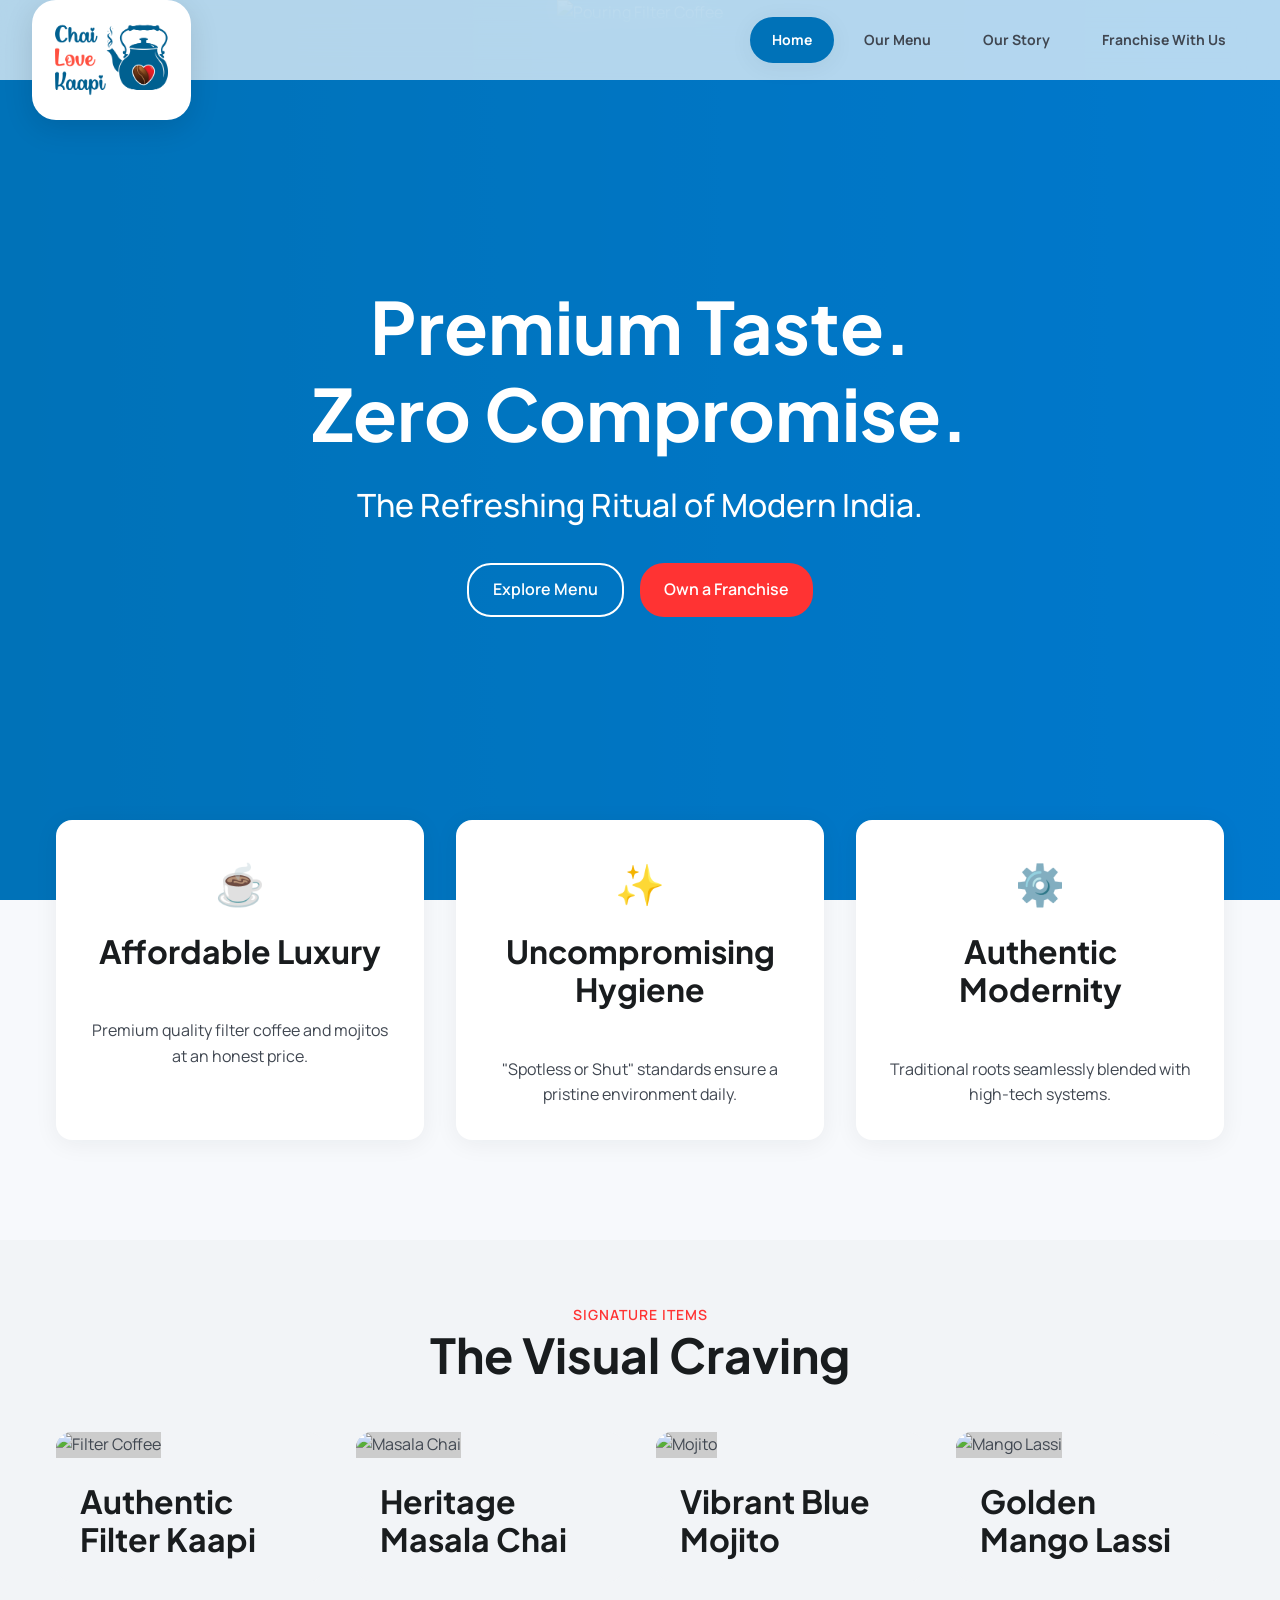
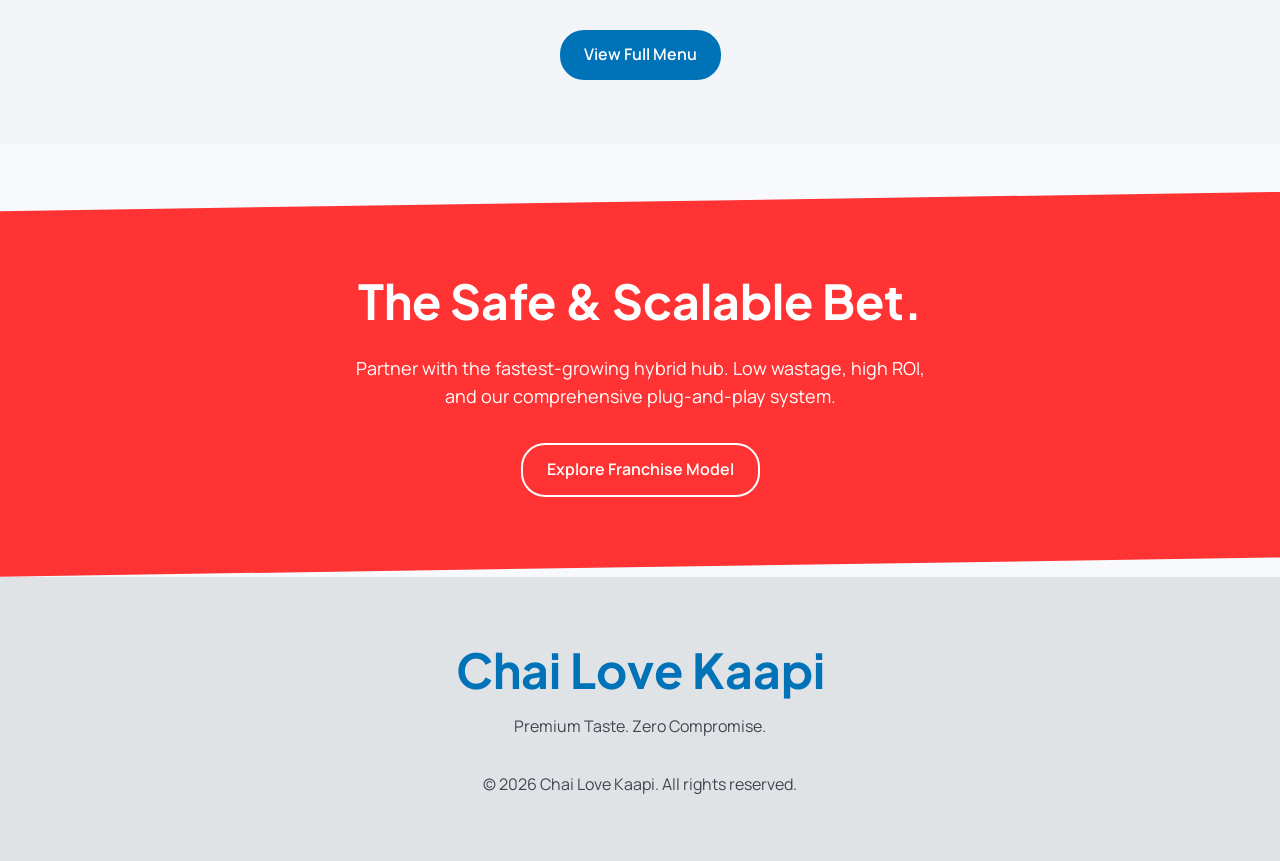
==== index.html @ ae53417d "Initial_commit" ====
<!DOCTYPE html>
<html lang="en">
<head>
    <meta charset="UTF-8">
    <meta name="viewport" content="width=device-width, initial-scale=1.0">
    <title>Chai Love Kaapi | Premium Taste. Zero Compromise.</title>
    <link rel="stylesheet" href="css/design-system.css">
    <link rel="stylesheet" href="css/styles.css">
    <!-- Inline styles for homepage specific elements to keep it organized -->
    <style>
        .hero {
            position: relative;
            height: 100vh;
            min-height: 600px;
            display: flex;
            align-items: center;
            justify-content: center;
            text-align: center;
            color: var(--color-on-primary);
            overflow: hidden;
            background: linear-gradient(to right, var(--color-primary), var(--color-primary-container));
        }
        
        /* Video background placeholder using gradient since video isn't available */
        .hero-bg {
            position: absolute;
            top: 0;
            left: 0;
            right: 0;
            bottom: 0;
            z-index: 0;
        }

        .hero-bg::before {
            content: '';
            position: absolute;
            inset: 0;
            background: rgba(0, 114, 184, 0.7); /* primary overlay */
            z-index: 1;
        }

        .hero-bg img {
            width: 100%;
            height: 100%;
            object-fit: cover;
        }

        .hero-content {
            position: relative;
            z-index: 2;
            max-width: 800px;
            padding: var(--spacing-4);
        }

        .hero-content h1 {
            color: var(--color-surface-container-lowest);
            margin-bottom: var(--spacing-6);
        }

        .hero-ctas {
            display: flex;
            gap: var(--spacing-4);
            justify-content: center;
            margin-top: var(--spacing-8);
            flex-wrap: wrap;
        }

        /* USPs */
        .usps {
            margin-top: -80px;
            position: relative;
            z-index: 10;
        }

        .usp-card {
            text-align: center;
            transition: transform 0.3s ease;
        }
        
        .usp-card:hover {
            transform: translateY(-5px);
        }

        .usp-icon {
            font-size: 2.5rem;
            color: var(--color-primary);
            margin-bottom: var(--spacing-4);
        }

        /* Franchise Teaser */
        .franchise-teaser {
            background-color: var(--color-secondary);
            color: var(--color-on-secondary);
            text-align: center;
            padding: var(--spacing-20) 0;
            clip-path: polygon(0 5%, 100% 0, 100% 95%, 0 100%);
        }

        .franchise-teaser h2 {
            color: var(--color-on-secondary);
            margin-bottom: var(--spacing-6);
        }
        
        /* Menu Teaser */
        .menu-item {
            border-radius: var(--radius-lg);
            overflow: hidden;
            background: var(--color-surface-container-low);
            transition: transform 0.3s ease;
        }
        
        .menu-item:hover {
            transform: translateY(-4px);
            box-shadow: var(--shadow-ambient-lg);
        }
        
        .menu-img {
            height: 250px;
            background: #ccc;
            width: 100%;
            object-fit: cover;
        }
        
        .menu-info {
            padding: var(--spacing-6);
        }
    </style>
</head>
<body>

    <!-- Navigation -->
    <nav class="glass-nav">
        <div class="logo">
            <a href="index.html">
                <img src="images/logo.png" alt="Chai Love Kaapi Logo" class="protruding-logo">
            </a>
        </div>
        <div class="nav-links">
            <a href="index.html" class="nav-item active">Home</a>
            <a href="menu.html" class="nav-item">Our Menu</a>
            <a href="story.html" class="nav-item">Our Story</a>
            <a href="franchise.html" class="nav-item">Franchise With Us</a>
        </div>
    </nav>

    <!-- Hero Section -->
    <section class="hero">
        <div class="hero-bg">
            <!-- Simulating video with an image -->
            <img src="https://images.unsplash.com/photo-1559525839-b184a4d698c7?auto=format&fit=crop&q=80&w=2670" alt="Pouring Filter Coffee">
        </div>
        <div class="hero-content">
            <h1>Premium Taste.<br>Zero Compromise.</h1>
            <p style="font-size: var(--font-size-title-lg); font-weight: 500;">The Refreshing Ritual of Modern India.</p>
            <div class="hero-ctas">
                <a href="menu.html" class="btn btn-outline" style="color: white; border-color: white;">Explore Menu</a>
                <a href="franchise.html" class="btn btn-secondary" style="background-color: var(--color-secondary);">Own a Franchise</a>
            </div>
        </div>
    </section>

    <!-- Triple Threat USPs -->
    <section class="usps container">
        <div class="grid grid-3">
            <div class="surface-card ambient-shadow usp-card">
                <div class="usp-icon">☕</div>
                <h3 class="mb-12" style="font-size: var(--font-size-title-lg);">Affordable Luxury</h3>
                <p>Premium quality filter coffee and mojitos at an honest price.</p>
            </div>
            <div class="surface-card ambient-shadow usp-card">
                <div class="usp-icon">✨</div>
                <h3 class="mb-12" style="font-size: var(--font-size-title-lg);">Uncompromising Hygiene</h3>
                <p>"Spotless or Shut" standards ensure a pristine environment daily.</p>
            </div>
            <div class="surface-card ambient-shadow usp-card">
                <div class="usp-icon">⚙️</div>
                <h3 class="mb-12" style="font-size: var(--font-size-title-lg);">Authentic Modernity</h3>
                <p>Traditional roots seamlessly blended with high-tech systems.</p>
            </div>
        </div>
    </section>

    <!-- Menu Teaser -->
    <section class="surface-zone my-20 pt-20" style="margin-top: 100px;">
        <div class="container">
            <div class="text-center mb-12">
                <p class="label-md">Signature Items</p>
                <h2>The Visual Craving</h2>
            </div>
            <div class="grid grid-4">
                <div class="menu-item">
                    <img src="https://images.unsplash.com/photo-1611162458324-aae1eb4129a4?auto=format&fit=crop&q=80&w=600" alt="Filter Coffee" class="menu-img">
                    <div class="menu-info">
                        <h3>Authentic Filter Kaapi</h3>
                    </div>
                </div>
                <div class="menu-item">
                    <img src="https://images.unsplash.com/photo-1544145945-f90425340c7e?auto=format&fit=crop&q=80&w=600" alt="Masala Chai" class="menu-img">
                    <div class="menu-info">
                        <h3>Heritage Masala Chai</h3>
                    </div>
                </div>
                <div class="menu-item">
                    <img src="https://images.unsplash.com/photo-1556679343-c7306c1976bc?auto=format&fit=crop&q=80&w=600" alt="Mojito" class="menu-img">
                    <div class="menu-info">
                        <h3>Vibrant Blue Mojito</h3>
                    </div>
                </div>
                <div class="menu-item">
                    <img src="https://images.unsplash.com/photo-1574894709920-11b28e7367e3?auto=format&fit=crop&q=80&w=600" alt="Mango Lassi" class="menu-img">
                    <div class="menu-info">
                        <h3>Golden Mango Lassi</h3>
                    </div>
                </div>
            </div>
            <div class="text-center mt-12" style="margin-top: var(--spacing-12);">
                <a href="menu.html" class="btn btn-primary">View Full Menu</a>
            </div>
        </div>
    </section>

    <!-- Franchise Teaser -->
    <section class="franchise-teaser mt-12">
        <div class="container">
            <h2>The Safe & Scalable Bet.</h2>
            <p style="font-size: var(--font-size-body-lg); max-width: 600px; margin: 0 auto; margin-bottom: var(--spacing-8);">Partner with the fastest-growing hybrid hub. Low wastage, high ROI, and our comprehensive plug-and-play system.</p>
            <a href="franchise.html" class="btn btn-outline" style="border-color: white; color: white;">Explore Franchise Model</a>
        </div>
    </section>

    <!-- Simple Footer -->
    <footer style="background-color: var(--color-surface-container-highest); padding: var(--spacing-16) 0; margin-top: 0; text-align: center;">
        <div class="container">
            <h2 style="color: var(--color-primary); margin-bottom: var(--spacing-4);">Chai Love Kaapi</h2>
            <p>Premium Taste. Zero Compromise.</p>
            <div style="margin-top: var(--spacing-8); color: var(--color-on-surface-variant);">
                &copy; 2026 Chai Love Kaapi. All rights reserved.
            </div>
        </div>
    </footer>

    <script src="js/app.js"></script>
</body>
</html>
---- css/design-system.css ----
:root {
  /* Colors */
  --color-primary: #0072B8;
  --color-primary-container: #0089ff;
  /* adjusted to be a variant of new blue */
  --color-on-primary: #ffffff;
  --color-secondary: #FF3333;
  --color-secondary-container: #ff6666;
  /* adjusted to be a variant of new red */
  --color-on-secondary: #ffffff;
  --color-surface: #f7f9fc;
  --color-surface-container-lowest: #ffffff;
  --color-surface-container-low: #f2f4f7;
  --color-surface-container: #eceef1;
  --color-surface-container-high: #e6e8eb;
  --color-surface-container-highest: #e0e3e6;
  --color-on-surface: #191c1e;
  --color-on-surface-variant: #404751;
  --color-outline: #717882;
  --color-outline-variant: #c0c7d3;

  --color-on-secondary-fixed-variant: #FF3333;
  /* sophisticated red */

  /* Typography */
  --font-family-headline: 'Plus Jakarta Sans', sans-serif;
  --font-family-body: 'Manrope', sans-serif;

  /* Typography Scale */
  --font-size-display-lg: clamp(3rem, 5vw + 1rem, 4.5rem);
  --font-size-headline-lg: clamp(2rem, 3vw + 1rem, 3rem);
  --font-size-title-lg: clamp(1.5rem, 2vw + 1rem, 2rem);
  --font-size-body-lg: 1.125rem;
  --font-size-body-md: 1rem;
  --font-size-label-md: 0.875rem;

  /* Spacing */
  --spacing-2: 0.5rem;
  --spacing-4: 1rem;
  --spacing-6: 1.5rem;
  --spacing-8: 2rem;
  --spacing-12: 3rem;
  --spacing-16: 4rem;
  --spacing-20: 5rem;
  --spacing-24: 6rem;

  /* Elevation (Ambient Shadows & Glassmorphism) */
  --shadow-ambient: 0 4px 24px rgba(25, 28, 30, 0.06);
  --shadow-ambient-lg: 0 8px 32px rgba(25, 28, 30, 0.08);

  /* Border Radius Constraints (Tonal Layering Rule) */
  --radius-sm: 0.5rem;
  --radius-md: 0.75rem;
  --radius-lg: 1rem;
  --radius-xl: 1.5rem;
  /* Used for buttons */
}
---- css/styles.css ----
/* Global Fonts Import */
@import url('https://fonts.googleapis.com/css2?family=Manrope:wght@400;500;600;700&family=Plus+Jakarta+Sans:wght@500;600;700;800&display=swap');

/* Reset and Base Styles */
* {
  margin: 0;
  padding: 0;
  box-sizing: border-box;
}

body {
  font-family: var(--font-family-body);
  color: var(--color-on-surface-variant);
  background-color: var(--color-surface);
  line-height: 1.6;
  -webkit-font-smoothing: antialiased;
}

h1,
h2,
h3,
h4,
h5,
h6 {
  font-family: var(--font-family-headline);
  color: var(--color-on-surface);
  line-height: 1.2;
}

h1 {
  font-size: var(--font-size-display-lg);
}

h2 {
  font-size: var(--font-size-headline-lg);
}

h3 {
  font-size: var(--font-size-title-lg);
}

h3.category-title {
  color: var(--color-primary);
}

a {
  text-decoration: none;
  color: inherit;
}

/* Base Components & Rules */

/* 1. The "No-Line" Rule - strict layout without borders */
.surface-card {
  background-color: var(--color-surface-container-lowest);
  border-radius: var(--radius-lg);
  padding: var(--spacing-8);
  /* no border, soft tonal lift */
}

.surface-zone {
  background-color: var(--color-surface-container-low);
  padding: var(--spacing-16) var(--spacing-8);
}

/* 2. Glassmorphism & Elevation */
.glass-nav {
  position: fixed;
  top: 0;
  width: 100%;
  height: 80px;
  /* Fixed height for single-line nav */
  z-index: 1000;
  background-color: rgba(255, 255, 255, 0.7);
  backdrop-filter: blur(20px);
  -webkit-backdrop-filter: blur(20px);
  padding: 0 var(--spacing-8);
  display: flex;
  justify-content: space-between;
  align-items: center;
  transition: all 0.3s cubic-bezier(0.4, 0, 0.2, 1);
}

.glass-nav.scrolled {
  height: 70px;
  background-color: rgba(255, 255, 255, 0.85);
  box-shadow: 0 4px 24px rgba(25, 28, 30, 0.08);
}

.ambient-shadow {
  box-shadow: var(--shadow-ambient);
}

/* 3. Navigation Links (Uniform Style) */
.nav-links {
  display: flex;
  align-items: center;
  gap: var(--spacing-2);
}

.nav-item {
  padding: 0.6rem 1.25rem;
  font-family: var(--font-family-body);
  font-weight: 700;
  font-size: var(--font-size-label-md);
  color: var(--color-on-surface-variant);
  border-radius: var(--radius-xl);
  transition: all 0.3s ease;
  display: inline-flex;
  align-items: center;
  justify-content: center;
  text-decoration: none;
  border: 2px solid transparent;
}

.nav-item:hover {
  color: var(--color-primary);
  background-color: var(--color-surface-container-high);
}

.nav-item.active {
  background-color: var(--color-primary);
  color: var(--color-on-primary);
  border-color: var(--color-primary);
  box-shadow: var(--shadow-ambient);
}

/* 4. Logo & Protruding Effect */
.logo {
  position: relative;
  height: 100%;
  display: flex;
  align-items: center;
}

.logo a {
  display: flex;
  align-items: center;
  height: 100%;
}

.logo img.protruding-logo {
  height: 120px;
  /* Large height to protrude */
  width: auto;
  position: relative;
  top: 20px;
  /* Protrude downward */
  border-radius: 24px;
  /* Curved borders as per user request */
  background: white;
  box-shadow: 0 8px 30px rgba(0, 0, 0, 0.12);
  z-index: 1001;
  transition: all 0.3s cubic-bezier(0.175, 0.885, 0.32, 1.275);
}

.glass-nav.scrolled img.protruding-logo {
  height: 100px;
  top: 10px;
  box-shadow: 0 4px 20px rgba(0, 0, 0, 0.1);
}

/* Dark Navbar override (for Menu page) */
.glass-nav[style*="background-color: rgba(0, 29, 53"] .nav-item {
  color: var(--color-surface-container-highest);
}

.glass-nav[style*="background-color: rgba(0, 29, 53"] .nav-item:hover {
  background-color: rgba(255, 255, 255, 0.1);
  color: white;
}

.glass-nav[style*="background-color: rgba(0, 29, 53"] .nav-item.active {
  background-color: var(--color-primary-container);
  color: white;
  border-color: var(--color-primary-container);
}

/* 4. Buttons */
.btn {
  display: inline-flex;
  align-items: center;
  justify-content: center;
  padding: 0.75rem 1.5rem;
  border-radius: var(--radius-xl);
  font-family: var(--font-family-body);
  font-weight: 600;
  cursor: pointer;
  transition: all 0.3s ease;
  border: none;
}

.btn-primary {
  background-color: var(--color-primary);
  color: var(--color-on-primary);
}

.btn-primary:hover {
  background: linear-gradient(to right, var(--color-primary), var(--color-primary-container));
  transform: translateY(-2px);
  box-shadow: var(--shadow-ambient-lg);
}

.btn-secondary {
  background-color: var(--color-secondary);
  color: var(--color-on-secondary);
}

.btn-secondary:hover {
  background: linear-gradient(to right, var(--color-secondary), var(--color-secondary-container));
  transform: translateY(-2px);
  box-shadow: var(--shadow-ambient-lg);
}

.btn-outline {
  background: transparent;
  color: var(--color-on-primary);
  border: 2px solid var(--color-on-primary);
}

.btn-outline:hover {
  background-color: var(--color-on-primary);
  color: var(--color-primary);
}

/* Layout Utilities */
.container {
  max-width: 1200px;
  margin: 0 auto;
  padding: 0 var(--spacing-4);
}

.grid {
  display: grid;
  gap: var(--spacing-8);
}

.grid-3 {
  grid-template-columns: repeat(auto-fit, minmax(300px, 1fr));
}

.grid-4 {
  grid-template-columns: repeat(auto-fit, minmax(250px, 1fr));
}

.grid-2 {
  grid-template-columns: repeat(auto-fit, minmax(400px, 1fr));
}

/* Spacing Helpers */
.mt-12 {
  margin-top: var(--spacing-12);
}

.mb-12 {
  margin-bottom: var(--spacing-12);
}

.py-20 {
  padding-top: var(--spacing-20);
  padding-bottom: var(--spacing-20);
}

/* Typography Helpers */
.text-center {
  text-align: center;
}

.text-primary {
  color: var(--color-primary);
}

.text-white {
  color: var(--color-surface-container-lowest);
}

.label-md {
  font-size: var(--font-size-label-md);
  color: var(--color-on-secondary-fixed-variant);
  font-weight: 600;
  text-transform: uppercase;
  letter-spacing: 1px;
}

/* Ghost Border for Inputs */
.ghost-input {
  background-color: var(--color-surface-container-lowest);
  border: 1px solid rgba(192, 199, 211, 0.2);
  /* 20% opacity outline-variant */
  padding: 1rem;
  border-radius: var(--radius-md);
  width: 100%;
  font-family: var(--font-family-body);
  font-size: var(--font-size-body-md);
  color: var(--color-on-surface);
  transition: all 0.3s ease;
}

.ghost-input:focus {
  outline: none;
  border-color: rgba(192, 199, 211, 0.8);
  box-shadow: var(--shadow-ambient);
}

/* Floating Order Bar */
.floating-order-bar {
  position: fixed;
  bottom: var(--spacing-6);
  left: 50%;
  transform: translateX(-50%);
  background-color: rgba(255, 255, 255, 0.8);
  backdrop-filter: blur(16px);
  -webkit-backdrop-filter: blur(16px);
  padding: var(--spacing-4) var(--spacing-8);
  border-radius: var(--radius-xl);
  box-shadow: var(--shadow-ambient-lg);
  display: flex;
  align-items: center;
  gap: var(--spacing-8);
  z-index: 1000;
  width: 90%;
  max-width: 600px;
  justify-content: space-between;
}

@media (max-width: 768px) {
  .floating-order-bar {
    width: 95%;
    padding: var(--spacing-4);
    bottom: var(--spacing-4);
  }
}
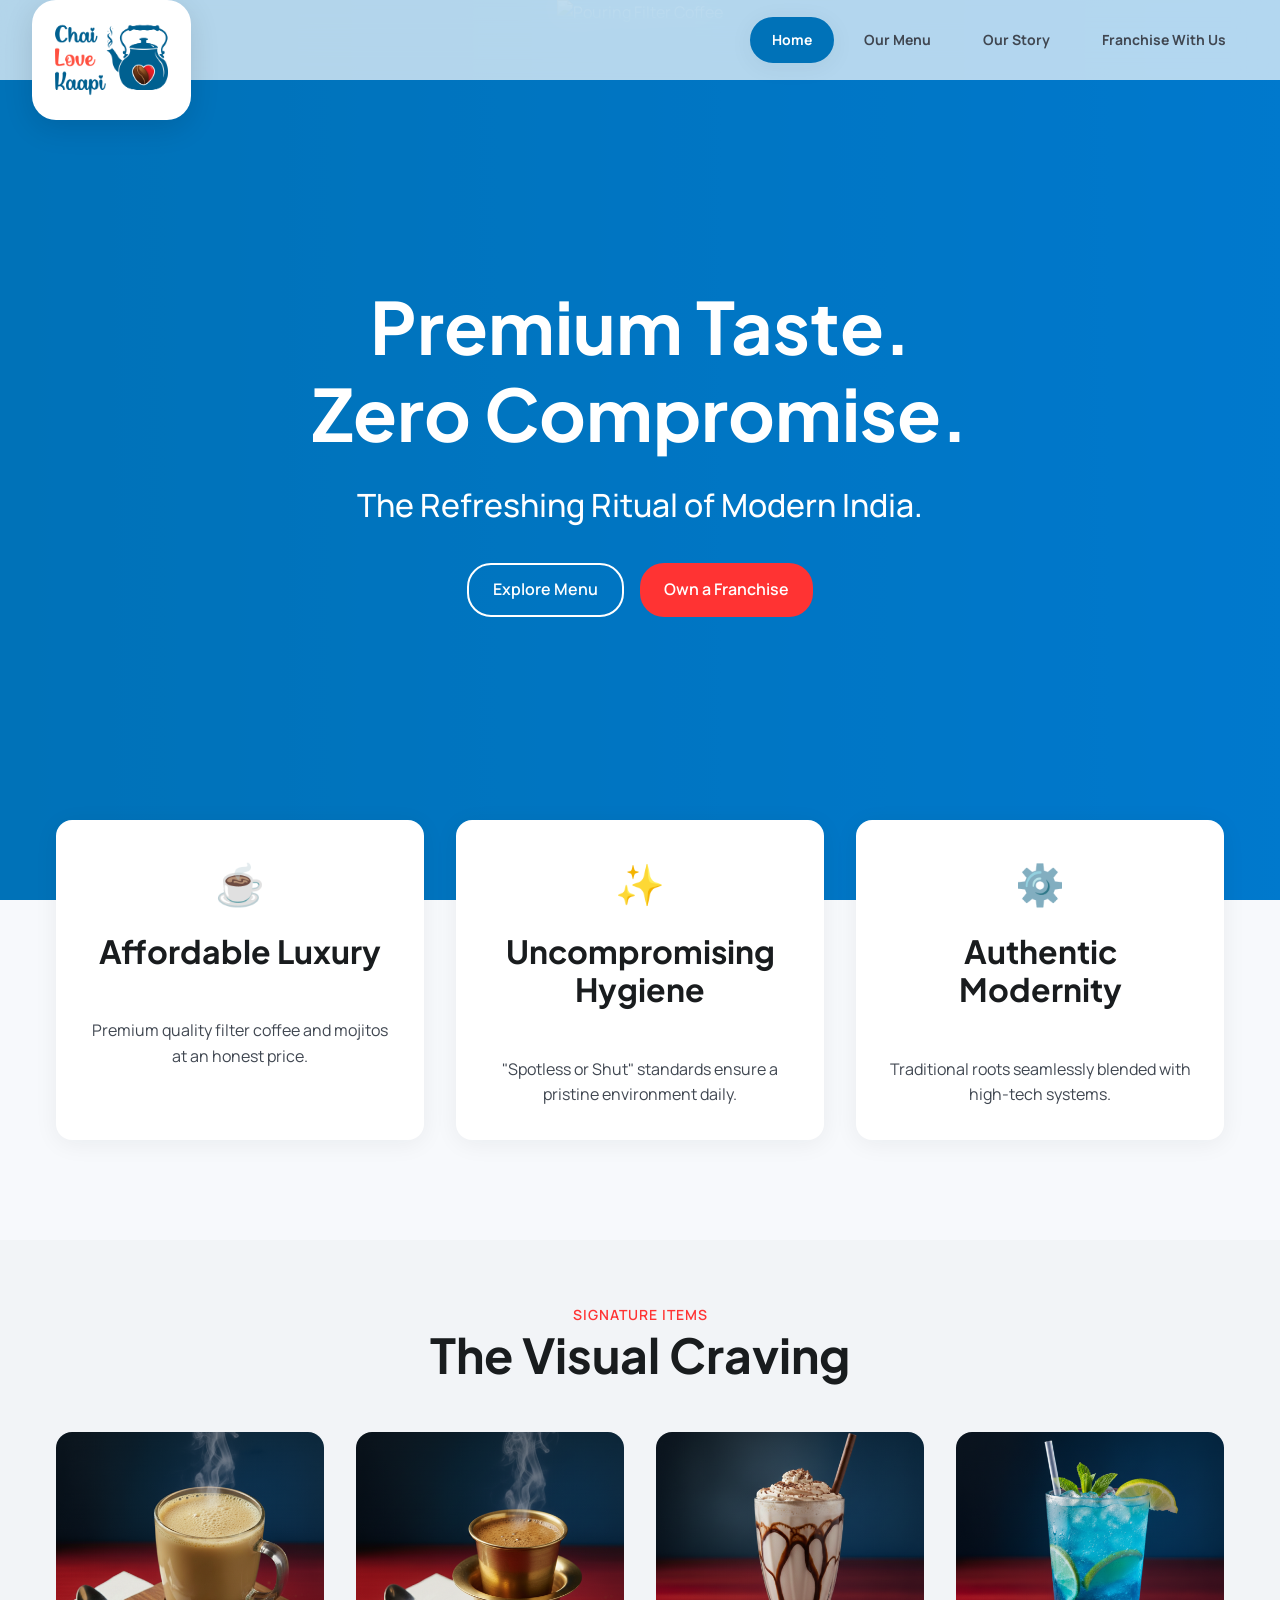
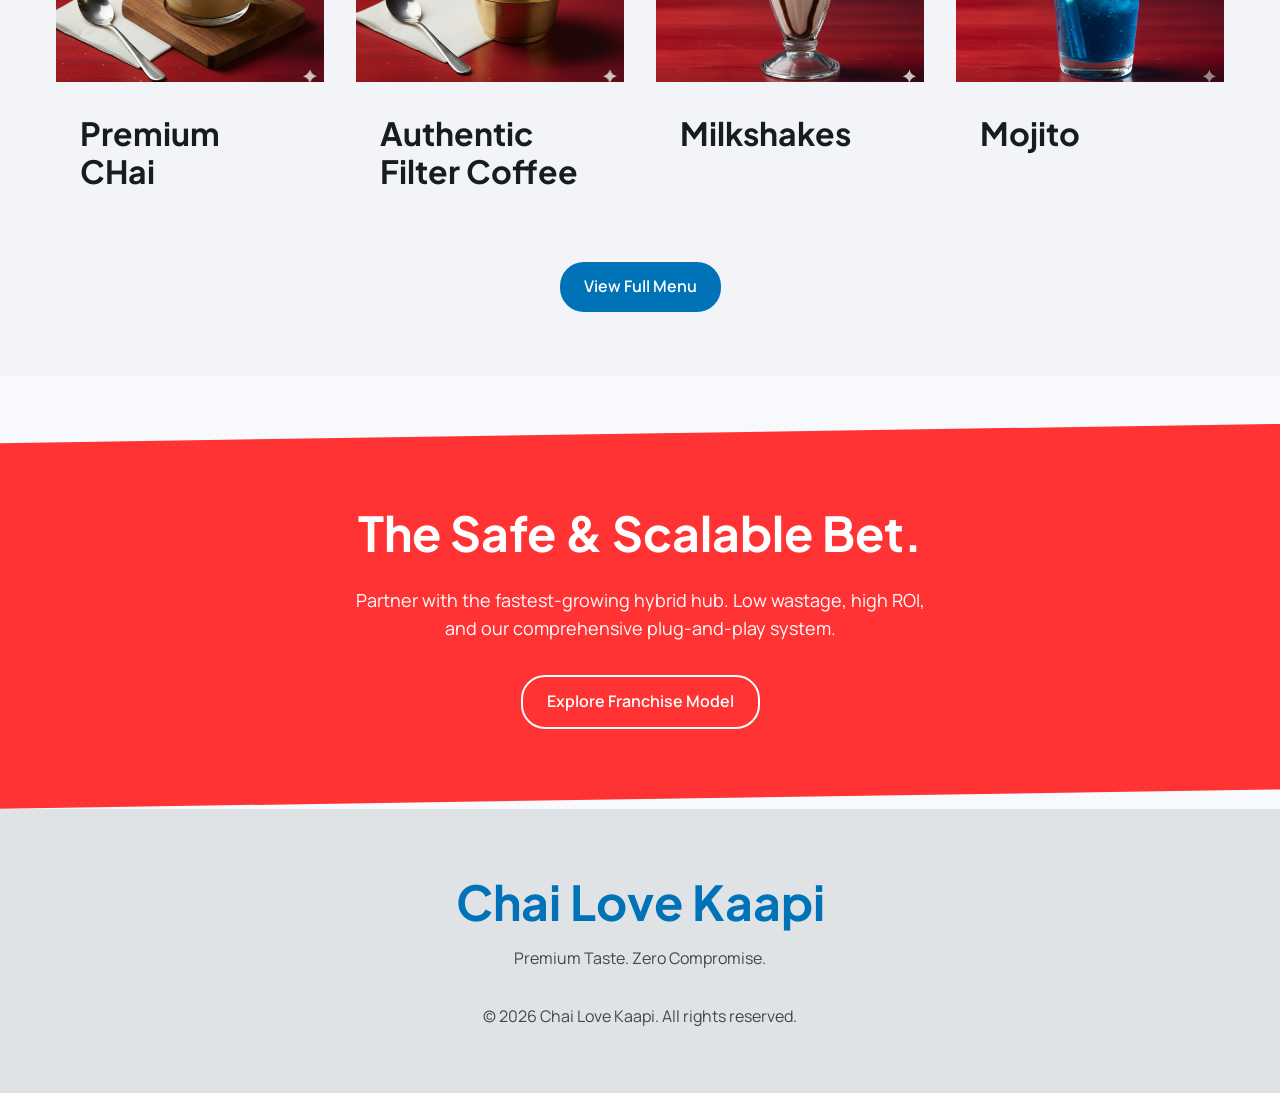
==== commit f1a73a8f: "Added correct menu and images" ====
--- a/index.html
+++ b/index.html
@@ -189,27 +189,27 @@
             </div>
             <div class="grid grid-4">
                 <div class="menu-item">
-                    <img src="https://images.unsplash.com/photo-1611162458324-aae1eb4129a4?auto=format&fit=crop&q=80&w=600" alt="Filter Coffee" class="menu-img">
-                    <div class="menu-info">
-                        <h3>Authentic Filter Kaapi</h3>
-                    </div>
-                </div>
-                <div class="menu-item">
-                    <img src="https://images.unsplash.com/photo-1544145945-f90425340c7e?auto=format&fit=crop&q=80&w=600" alt="Masala Chai" class="menu-img">
-                    <div class="menu-info">
-                        <h3>Heritage Masala Chai</h3>
-                    </div>
-                </div>
-                <div class="menu-item">
-                    <img src="https://images.unsplash.com/photo-1556679343-c7306c1976bc?auto=format&fit=crop&q=80&w=600" alt="Mojito" class="menu-img">
-                    <div class="menu-info">
-                        <h3>Vibrant Blue Mojito</h3>
-                    </div>
-                </div>
-                <div class="menu-item">
-                    <img src="https://images.unsplash.com/photo-1574894709920-11b28e7367e3?auto=format&fit=crop&q=80&w=600" alt="Mango Lassi" class="menu-img">
-                    <div class="menu-info">
-                        <h3>Golden Mango Lassi</h3>
+                    <img src="images/Chai.png" alt="Premium CHai" class="menu-img">
+                    <div class="menu-info">
+                        <h3>Premium CHai</h3>
+                    </div>
+                </div>
+                <div class="menu-item">
+                    <img src="images/Filter%20Coffee.png" alt="Authentic Filter Coffee" class="menu-img">
+                    <div class="menu-info">
+                        <h3>Authentic Filter Coffee</h3>
+                    </div>
+                </div>
+                <div class="menu-item">
+                    <img src="images/Thickshake.png" alt="Milkshakes" class="menu-img">
+                    <div class="menu-info">
+                        <h3>Milkshakes</h3>
+                    </div>
+                </div>
+                <div class="menu-item">
+                    <img src="images/Mojito.png" alt="Mojito" class="menu-img">
+                    <div class="menu-info">
+                        <h3>Mojito</h3>
                     </div>
                 </div>
             </div>
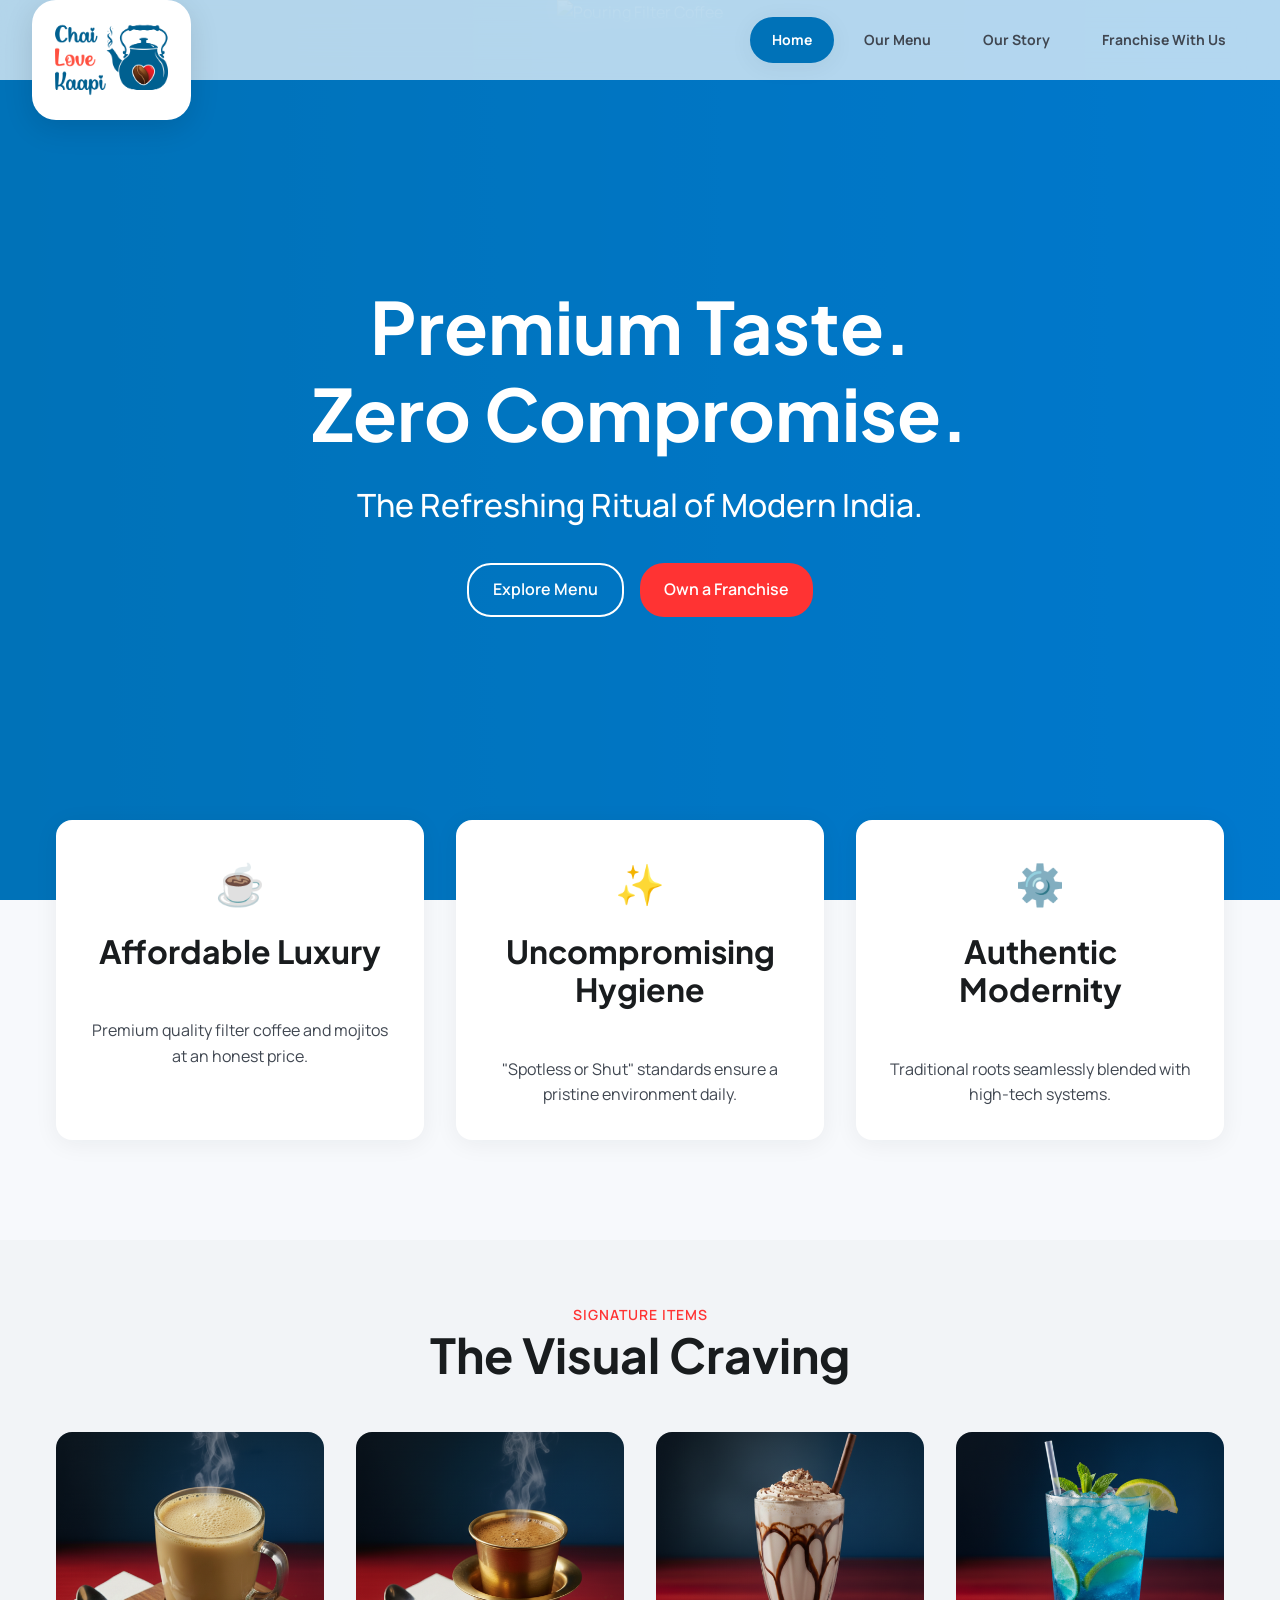
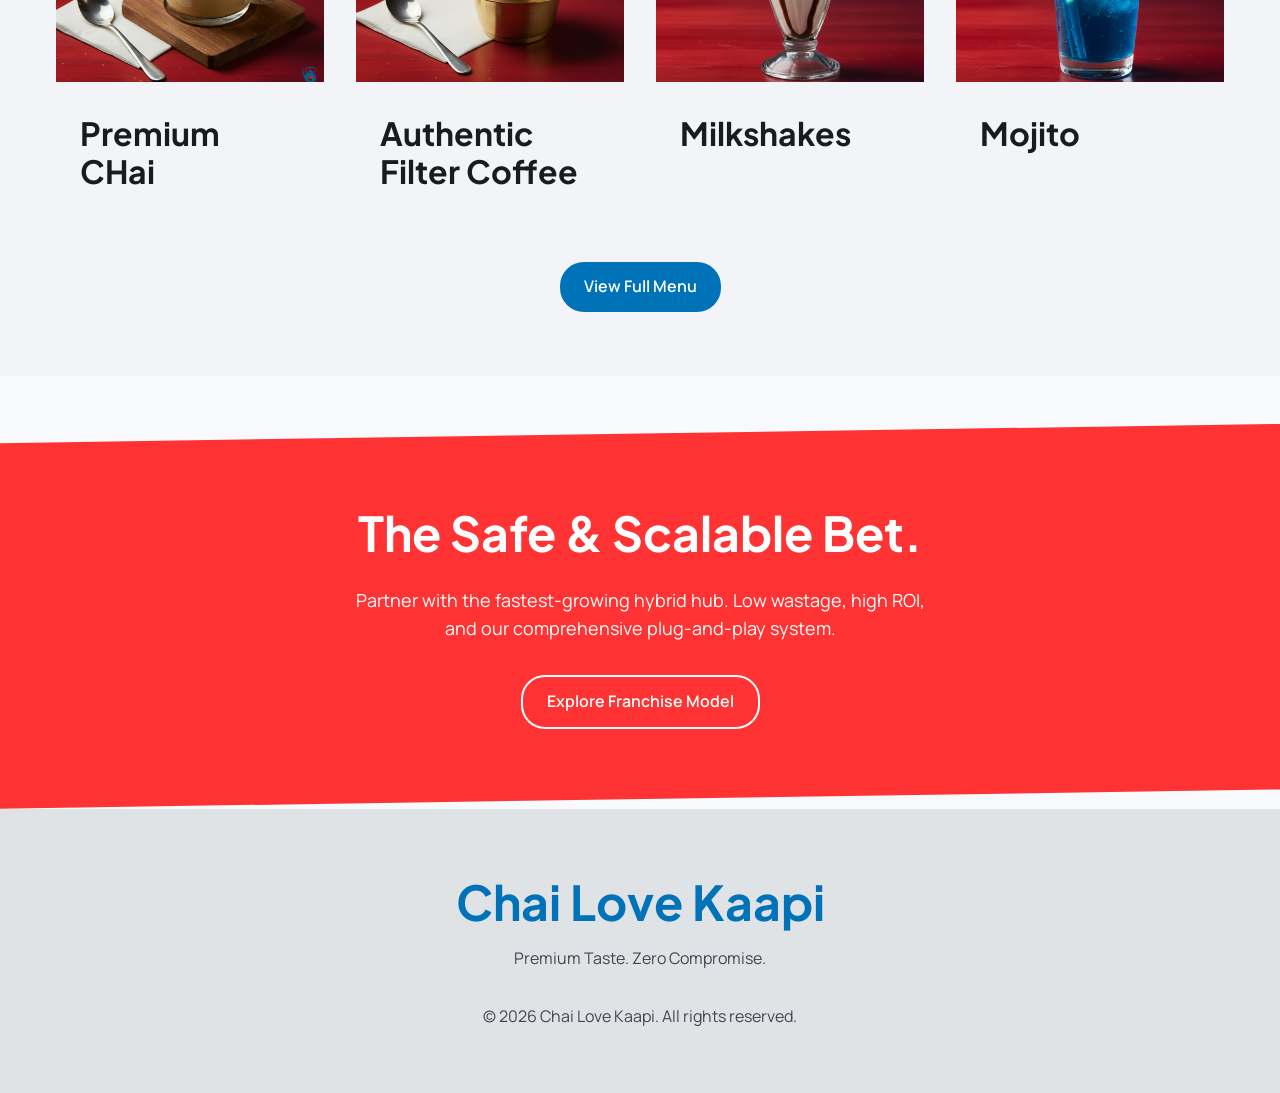
==== commit 34c56fc8: "restructred folder path for better URL" ====
--- a/index.html
+++ b/index.html
@@ -131,15 +131,15 @@
     <!-- Navigation -->
     <nav class="glass-nav">
         <div class="logo">
-            <a href="index.html">
+            <a href="./">
                 <img src="images/logo.png" alt="Chai Love Kaapi Logo" class="protruding-logo">
             </a>
         </div>
         <div class="nav-links">
-            <a href="index.html" class="nav-item active">Home</a>
-            <a href="menu.html" class="nav-item">Our Menu</a>
-            <a href="story.html" class="nav-item">Our Story</a>
-            <a href="franchise.html" class="nav-item">Franchise With Us</a>
+            <a href="./" class="nav-item active">Home</a>
+            <a href="menu/" class="nav-item">Our Menu</a>
+            <a href="story/" class="nav-item">Our Story</a>
+            <a href="franchise/" class="nav-item">Franchise With Us</a>
         </div>
     </nav>
 
@@ -153,8 +153,8 @@
             <h1>Premium Taste.<br>Zero Compromise.</h1>
             <p style="font-size: var(--font-size-title-lg); font-weight: 500;">The Refreshing Ritual of Modern India.</p>
             <div class="hero-ctas">
-                <a href="menu.html" class="btn btn-outline" style="color: white; border-color: white;">Explore Menu</a>
-                <a href="franchise.html" class="btn btn-secondary" style="background-color: var(--color-secondary);">Own a Franchise</a>
+                <a href="menu/" class="btn btn-outline" style="color: white; border-color: white;">Explore Menu</a>
+                <a href="franchise/" class="btn btn-secondary" style="background-color: var(--color-secondary);">Own a Franchise</a>
             </div>
         </div>
     </section>
@@ -214,7 +214,7 @@
                 </div>
             </div>
             <div class="text-center mt-12" style="margin-top: var(--spacing-12);">
-                <a href="menu.html" class="btn btn-primary">View Full Menu</a>
+                <a href="menu/" class="btn btn-primary">View Full Menu</a>
             </div>
         </div>
     </section>
@@ -224,7 +224,7 @@
         <div class="container">
             <h2>The Safe & Scalable Bet.</h2>
             <p style="font-size: var(--font-size-body-lg); max-width: 600px; margin: 0 auto; margin-bottom: var(--spacing-8);">Partner with the fastest-growing hybrid hub. Low wastage, high ROI, and our comprehensive plug-and-play system.</p>
-            <a href="franchise.html" class="btn btn-outline" style="border-color: white; color: white;">Explore Franchise Model</a>
+            <a href="franchise/" class="btn btn-outline" style="border-color: white; color: white;">Explore Franchise Model</a>
         </div>
     </section>
 
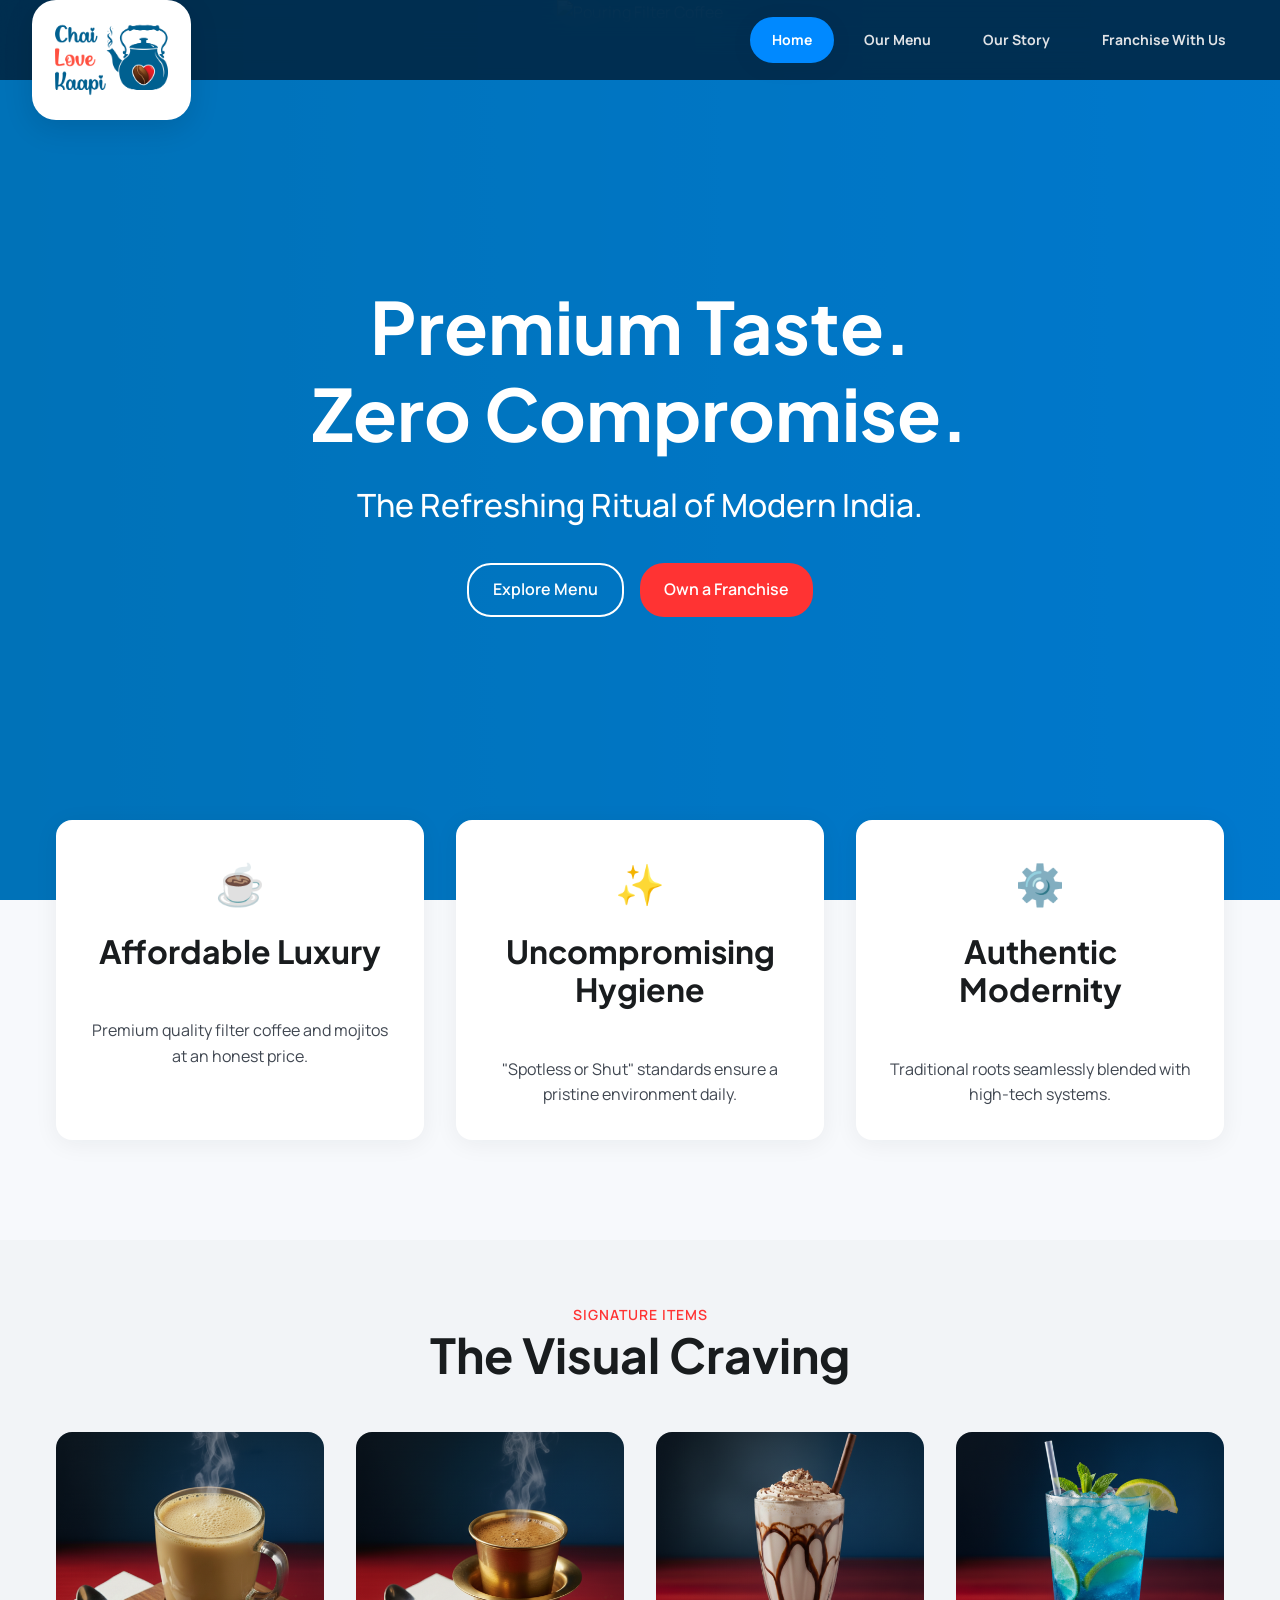
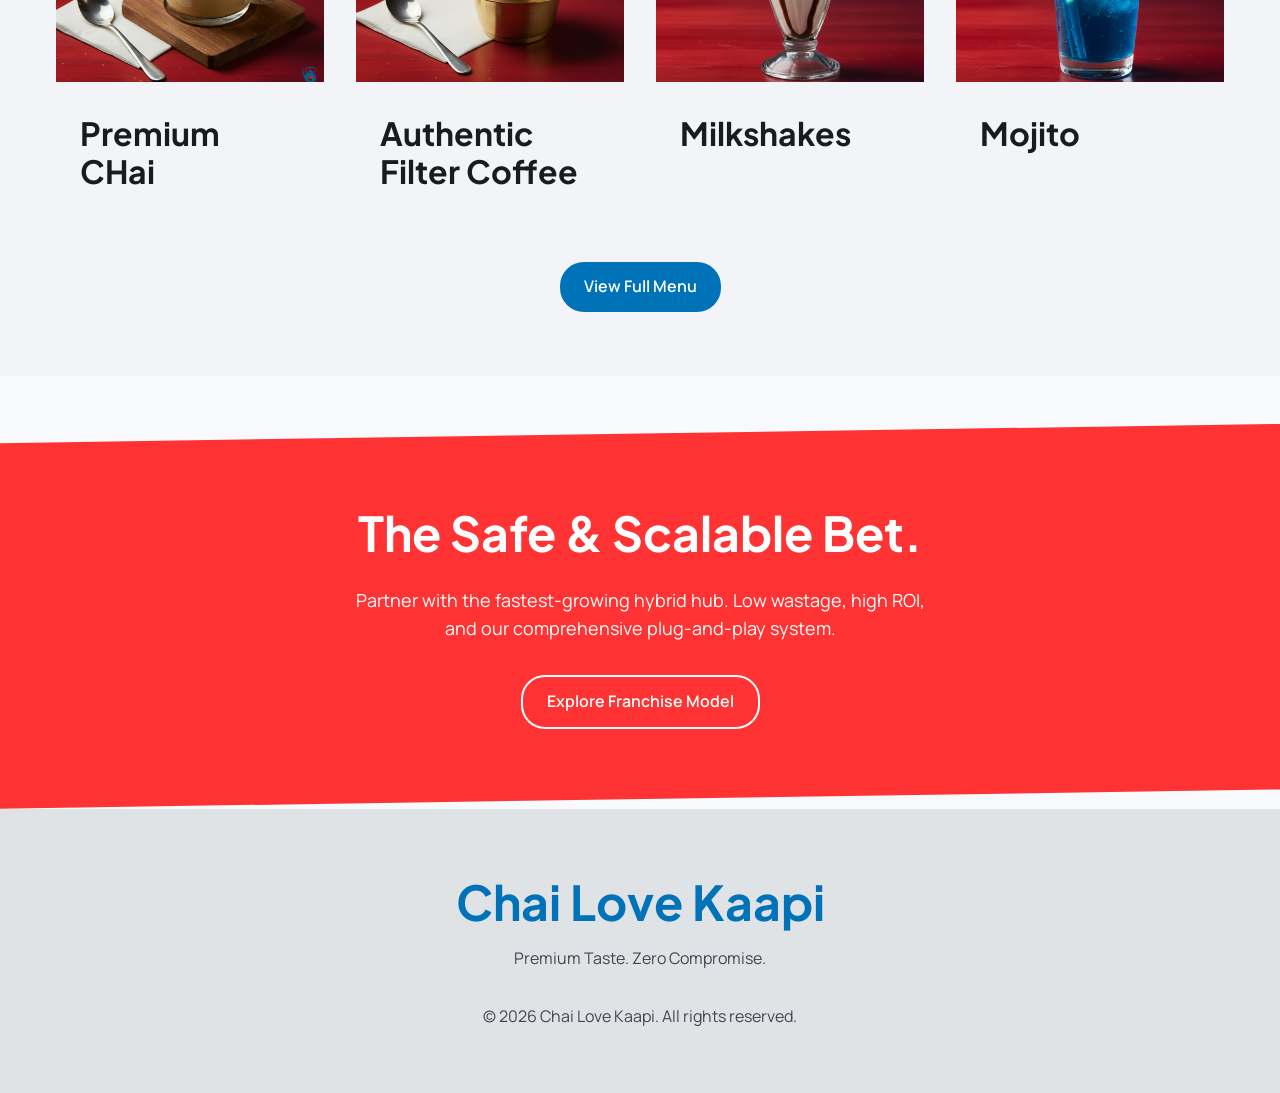
==== commit d6ea6f96: "Navbar consistency" ====
--- a/index.html
+++ b/index.html
@@ -129,7 +129,7 @@
 <body>
 
     <!-- Navigation -->
-    <nav class="glass-nav">
+    <nav class="glass-nav" style="background-color: rgba(0, 29, 53, 0.8);">
         <div class="logo">
             <a href="./">
                 <img src="images/logo.png" alt="Chai Love Kaapi Logo" class="protruding-logo">
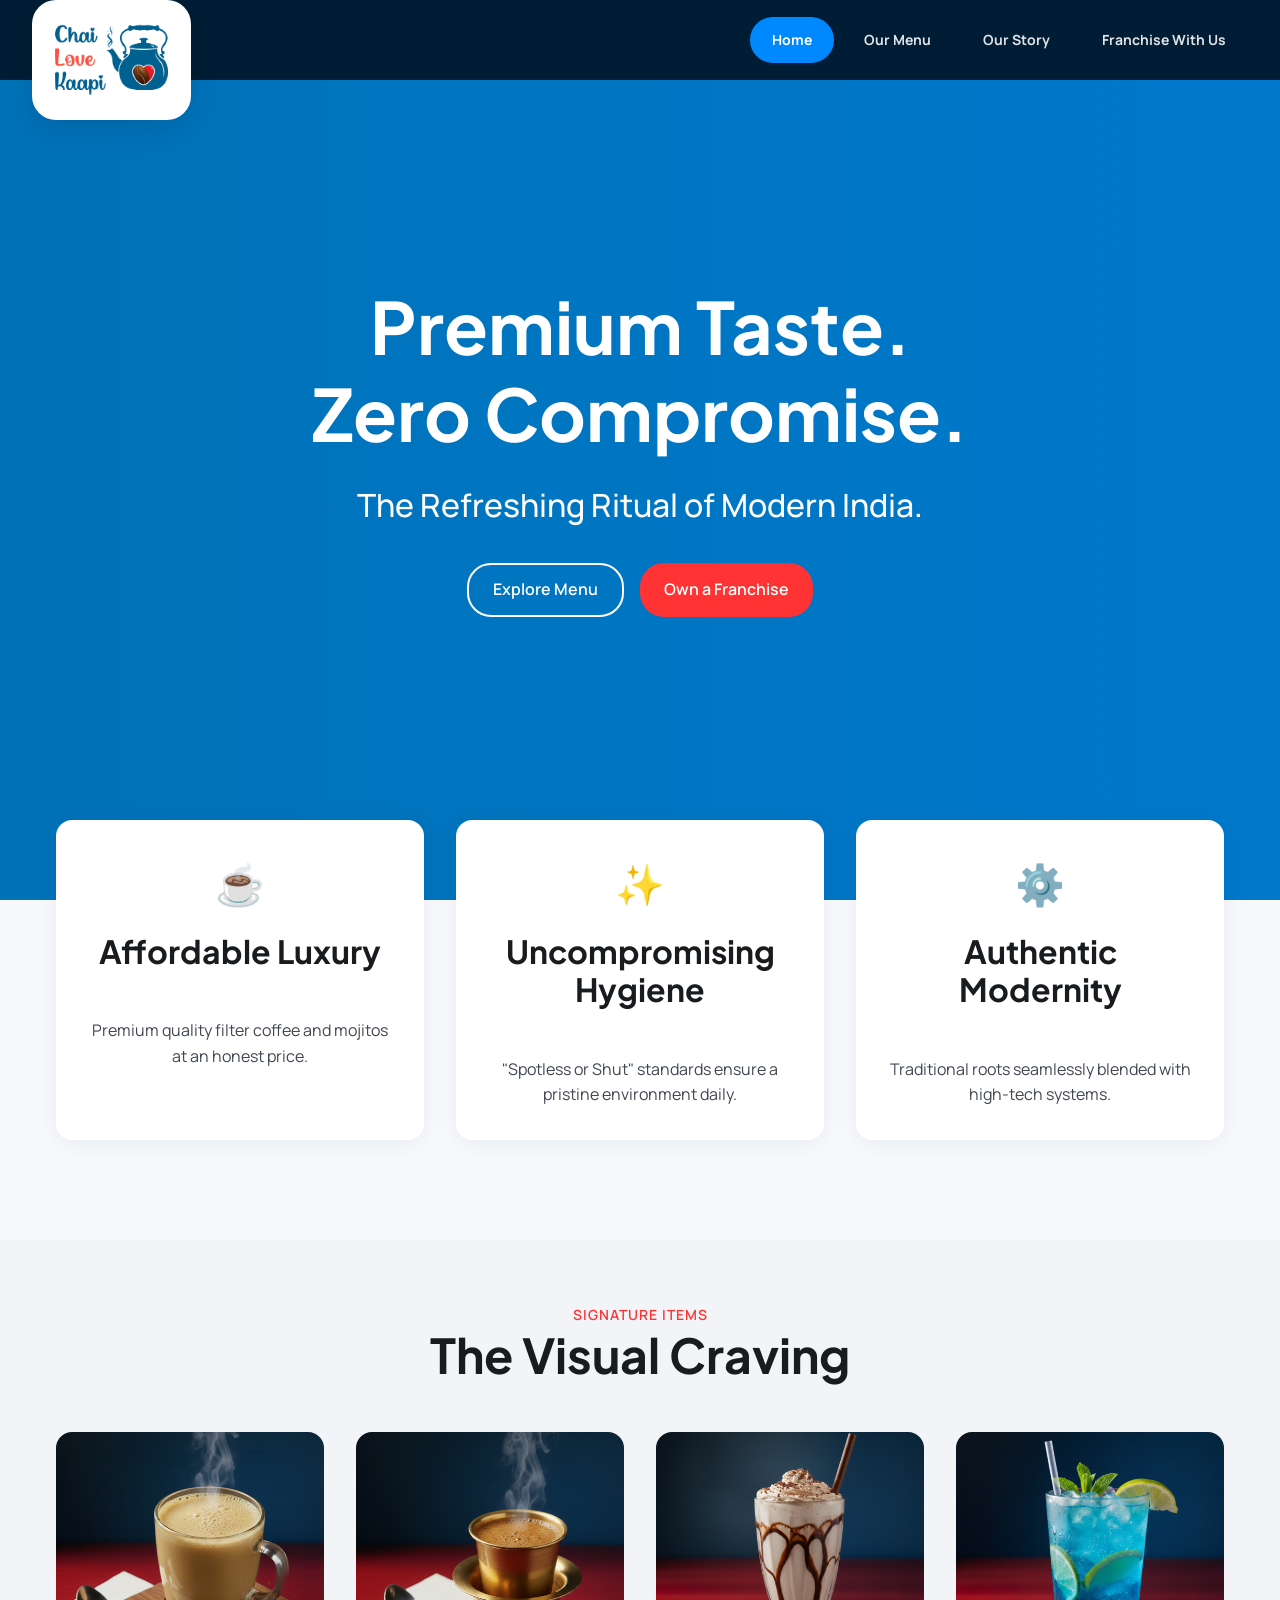
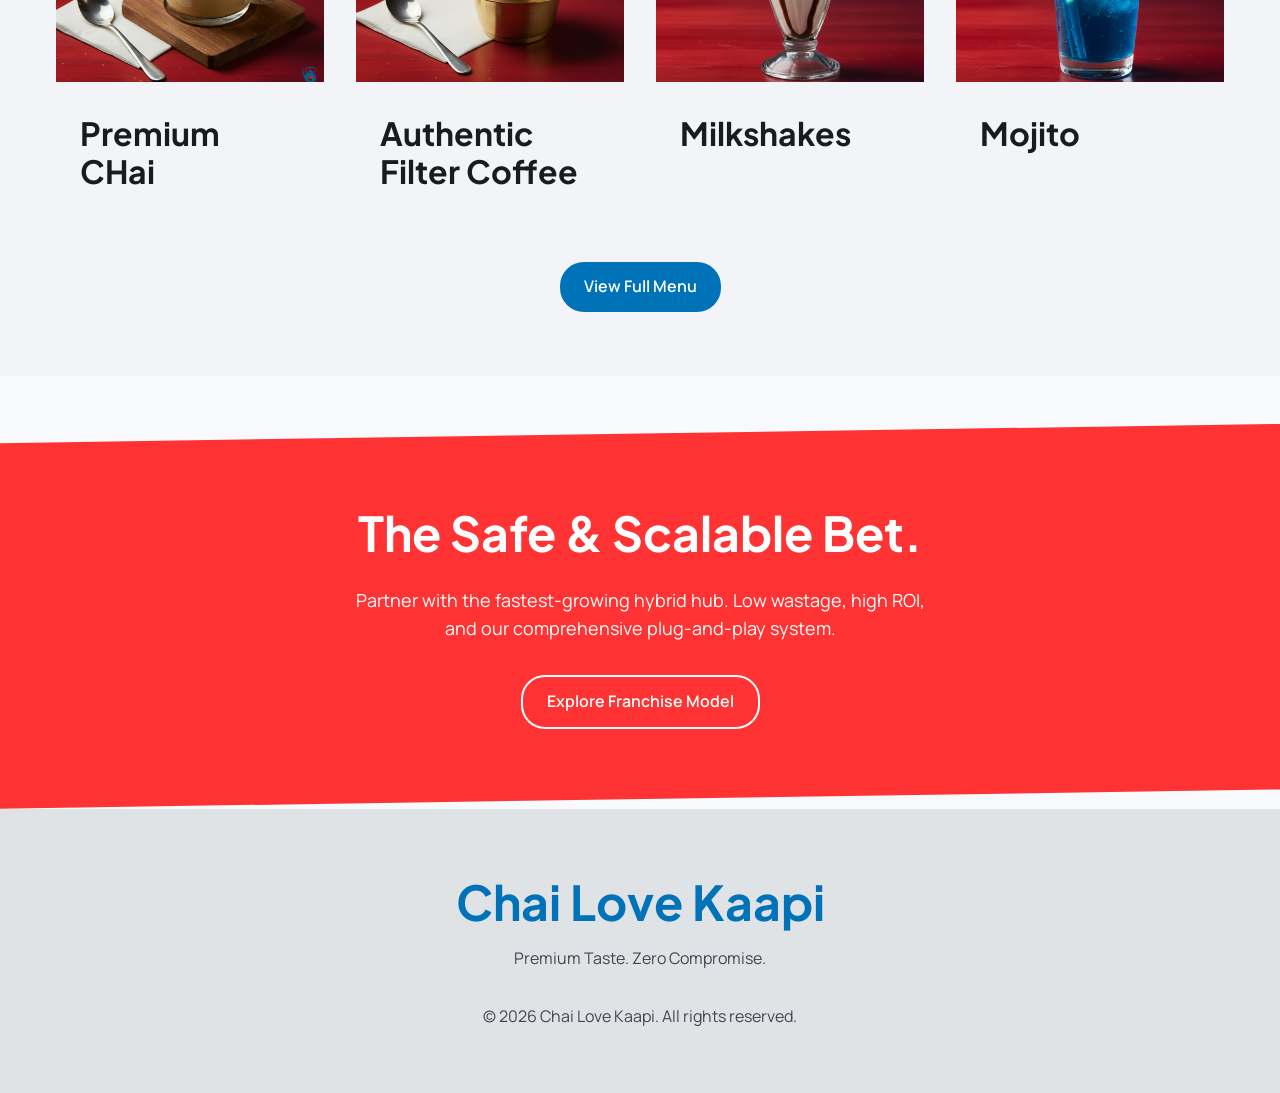
==== commit 02ee257c: "feat: standard solid navbar and responsive mobile menu" ====
--- a/index.html
+++ b/index.html
@@ -129,12 +129,13 @@
 <body>
 
     <!-- Navigation -->
-    <nav class="glass-nav" style="background-color: rgba(0, 29, 53, 0.8);">
+    <nav class="glass-nav">
         <div class="logo">
             <a href="./">
                 <img src="images/logo.png" alt="Chai Love Kaapi Logo" class="protruding-logo">
             </a>
         </div>
+        <button class="mobile-menu-btn" aria-label="Toggle menu">☰</button>
         <div class="nav-links">
             <a href="./" class="nav-item active">Home</a>
             <a href="menu/" class="nav-item">Our Menu</a>
--- a/css/styles.css
+++ b/css/styles.css
@@ -71,9 +71,7 @@
   height: 80px;
   /* Fixed height for single-line nav */
   z-index: 1000;
-  background-color: rgba(255, 255, 255, 0.7);
-  backdrop-filter: blur(20px);
-  -webkit-backdrop-filter: blur(20px);
+  background-color: var(--color-primary-fixed-variant, rgb(0, 29, 53));
   padding: 0 var(--spacing-8);
   display: flex;
   justify-content: space-between;
@@ -83,8 +81,8 @@
 
 .glass-nav.scrolled {
   height: 70px;
-  background-color: rgba(255, 255, 255, 0.85);
-  box-shadow: 0 4px 24px rgba(25, 28, 30, 0.08);
+  background-color: var(--color-primary-fixed-variant, rgb(0, 29, 53));
+  box-shadow: 0 4px 24px rgba(0, 0, 0, 0.4);
 }
 
 .ambient-shadow {
@@ -103,7 +101,7 @@
   font-family: var(--font-family-body);
   font-weight: 700;
   font-size: var(--font-size-label-md);
-  color: var(--color-on-surface-variant);
+  color: var(--color-surface-container-highest);
   border-radius: var(--radius-xl);
   transition: all 0.3s ease;
   display: inline-flex;
@@ -114,15 +112,14 @@
 }
 
 .nav-item:hover {
-  color: var(--color-primary);
-  background-color: var(--color-surface-container-high);
+  background-color: rgba(255, 255, 255, 0.1);
+  color: white;
 }
 
 .nav-item.active {
-  background-color: var(--color-primary);
-  color: var(--color-on-primary);
-  border-color: var(--color-primary);
-  box-shadow: var(--shadow-ambient);
+  background-color: var(--color-primary-container);
+  color: white;
+  border-color: var(--color-primary-container);
 }
 
 /* 4. Logo & Protruding Effect */
@@ -160,20 +157,49 @@
   box-shadow: 0 4px 20px rgba(0, 0, 0, 0.1);
 }
 
-/* Dark Navbar override (for Menu page) */
-.glass-nav[style*="background-color: rgba(0, 29, 53"] .nav-item {
-  color: var(--color-surface-container-highest);
-}
-
-.glass-nav[style*="background-color: rgba(0, 29, 53"] .nav-item:hover {
-  background-color: rgba(255, 255, 255, 0.1);
+/* Mobile Menu Responsive Styles */
+.mobile-menu-btn {
+  display: none;
+  background: none;
+  border: none;
   color: white;
-}
-
-.glass-nav[style*="background-color: rgba(0, 29, 53"] .nav-item.active {
-  background-color: var(--color-primary-container);
-  color: white;
-  border-color: var(--color-primary-container);
+  font-size: 2rem;
+  cursor: pointer;
+  z-index: 1001;
+}
+
+@media (max-width: 768px) {
+  .mobile-menu-btn {
+    display: block;
+  }
+  
+  .nav-links {
+    position: fixed;
+    top: 80px;
+    left: 0;
+    width: 100%;
+    height: calc(100vh - 80px);
+    background-color: var(--color-primary-fixed-variant, rgb(0, 29, 53));
+    flex-direction: column;
+    justify-content: flex-start;
+    padding-top: var(--spacing-16);
+    gap: var(--spacing-6);
+    transform: translateY(-100%);
+    opacity: 0;
+    transition: transform 0.3s ease-in-out, opacity 0.3s ease-in-out;
+    pointer-events: none;
+  }
+  
+  .nav-links.active {
+    transform: translateY(0);
+    opacity: 1;
+    pointer-events: auto;
+  }
+
+  .nav-item {
+    font-size: 1.25rem;
+    width: 80%;
+  }
 }
 
 /* 4. Buttons */
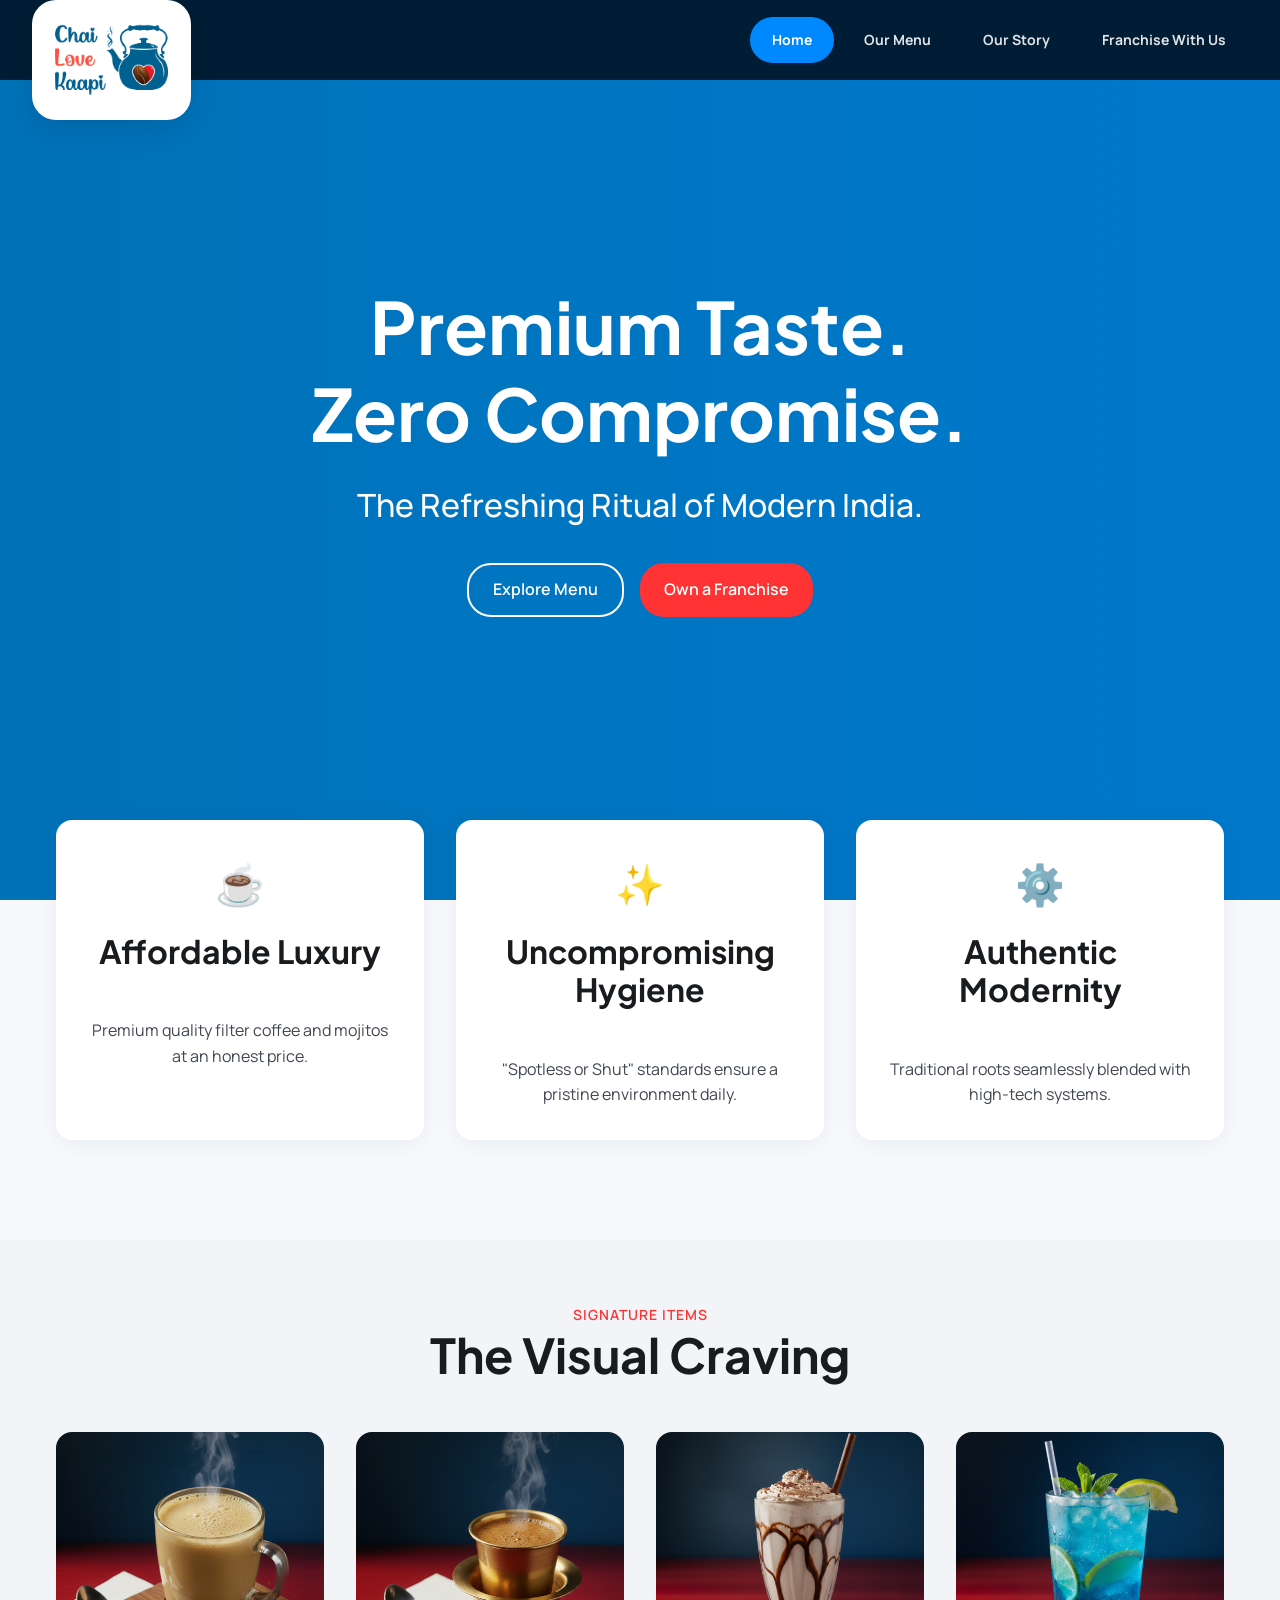
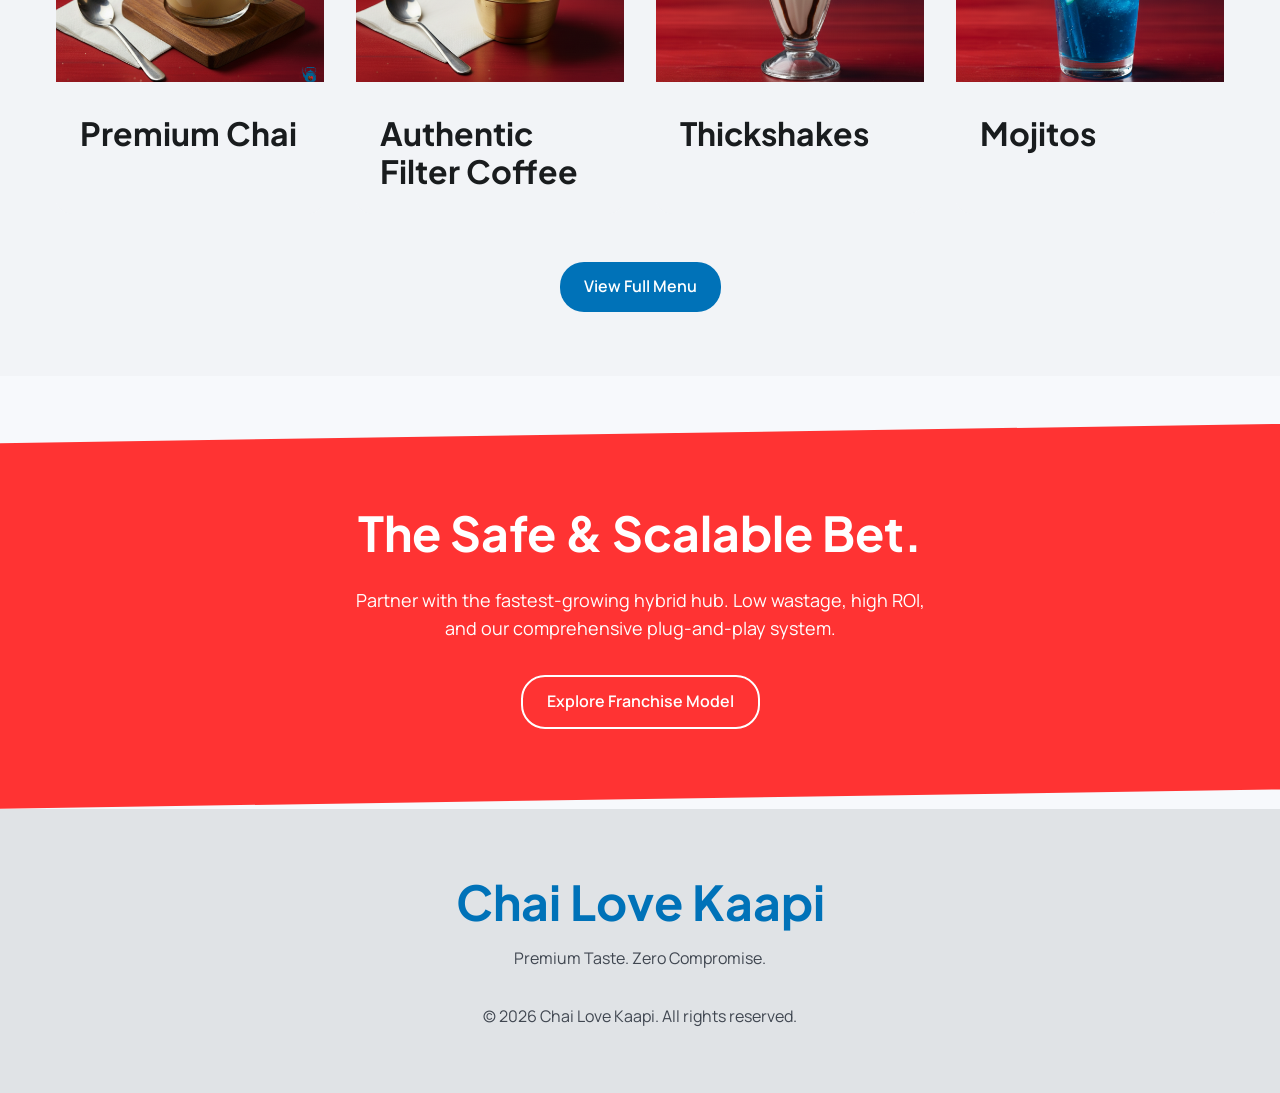
==== commit f4d39823: "spellings" ====
--- a/index.html
+++ b/index.html
@@ -1,5 +1,6 @@
 <!DOCTYPE html>
 <html lang="en">
+
 <head>
     <meta charset="UTF-8">
     <meta name="viewport" content="width=device-width, initial-scale=1.0">
@@ -20,7 +21,7 @@
             overflow: hidden;
             background: linear-gradient(to right, var(--color-primary), var(--color-primary-container));
         }
-        
+
         /* Video background placeholder using gradient since video isn't available */
         .hero-bg {
             position: absolute;
@@ -35,7 +36,8 @@
             content: '';
             position: absolute;
             inset: 0;
-            background: rgba(0, 114, 184, 0.7); /* primary overlay */
+            background: rgba(0, 114, 184, 0.7);
+            /* primary overlay */
             z-index: 1;
         }
 
@@ -76,7 +78,7 @@
             text-align: center;
             transition: transform 0.3s ease;
         }
-        
+
         .usp-card:hover {
             transform: translateY(-5px);
         }
@@ -100,7 +102,7 @@
             color: var(--color-on-secondary);
             margin-bottom: var(--spacing-6);
         }
-        
+
         /* Menu Teaser */
         .menu-item {
             border-radius: var(--radius-lg);
@@ -108,24 +110,25 @@
             background: var(--color-surface-container-low);
             transition: transform 0.3s ease;
         }
-        
+
         .menu-item:hover {
             transform: translateY(-4px);
             box-shadow: var(--shadow-ambient-lg);
         }
-        
+
         .menu-img {
             height: 250px;
             background: #ccc;
             width: 100%;
             object-fit: cover;
         }
-        
+
         .menu-info {
             padding: var(--spacing-6);
         }
     </style>
 </head>
+
 <body>
 
     <!-- Navigation -->
@@ -148,14 +151,17 @@
     <section class="hero">
         <div class="hero-bg">
             <!-- Simulating video with an image -->
-            <img src="https://images.unsplash.com/photo-1559525839-b184a4d698c7?auto=format&fit=crop&q=80&w=2670" alt="Pouring Filter Coffee">
+            <img src="https://images.unsplash.com/photo-1559525839-b184a4d698c7?auto=format&fit=crop&q=80&w=2670"
+                alt="Pouring Filter Coffee">
         </div>
         <div class="hero-content">
             <h1>Premium Taste.<br>Zero Compromise.</h1>
-            <p style="font-size: var(--font-size-title-lg); font-weight: 500;">The Refreshing Ritual of Modern India.</p>
+            <p style="font-size: var(--font-size-title-lg); font-weight: 500;">The Refreshing Ritual of Modern India.
+            </p>
             <div class="hero-ctas">
                 <a href="menu/" class="btn btn-outline" style="color: white; border-color: white;">Explore Menu</a>
-                <a href="franchise/" class="btn btn-secondary" style="background-color: var(--color-secondary);">Own a Franchise</a>
+                <a href="franchise/" class="btn btn-secondary" style="background-color: var(--color-secondary);">Own a
+                    Franchise</a>
             </div>
         </div>
     </section>
@@ -190,9 +196,9 @@
             </div>
             <div class="grid grid-4">
                 <div class="menu-item">
-                    <img src="images/Chai.png" alt="Premium CHai" class="menu-img">
-                    <div class="menu-info">
-                        <h3>Premium CHai</h3>
+                    <img src="images/Chai.png" alt="Premium Chai" class="menu-img">
+                    <div class="menu-info">
+                        <h3>Premium Chai</h3>
                     </div>
                 </div>
                 <div class="menu-item">
@@ -202,15 +208,15 @@
                     </div>
                 </div>
                 <div class="menu-item">
-                    <img src="images/Thickshake.png" alt="Milkshakes" class="menu-img">
-                    <div class="menu-info">
-                        <h3>Milkshakes</h3>
-                    </div>
-                </div>
-                <div class="menu-item">
-                    <img src="images/Mojito.png" alt="Mojito" class="menu-img">
-                    <div class="menu-info">
-                        <h3>Mojito</h3>
+                    <img src="images/Thickshake.png" alt="Thick Shakes" class="menu-img">
+                    <div class="menu-info">
+                        <h3>Thickshakes</h3>
+                    </div>
+                </div>
+                <div class="menu-item">
+                    <img src="images/Mojito.png" alt="Mojitos" class="menu-img">
+                    <div class="menu-info">
+                        <h3>Mojitos</h3>
                     </div>
                 </div>
             </div>
@@ -224,13 +230,18 @@
     <section class="franchise-teaser mt-12">
         <div class="container">
             <h2>The Safe & Scalable Bet.</h2>
-            <p style="font-size: var(--font-size-body-lg); max-width: 600px; margin: 0 auto; margin-bottom: var(--spacing-8);">Partner with the fastest-growing hybrid hub. Low wastage, high ROI, and our comprehensive plug-and-play system.</p>
-            <a href="franchise/" class="btn btn-outline" style="border-color: white; color: white;">Explore Franchise Model</a>
+            <p
+                style="font-size: var(--font-size-body-lg); max-width: 600px; margin: 0 auto; margin-bottom: var(--spacing-8);">
+                Partner with the fastest-growing hybrid hub. Low wastage, high ROI, and our comprehensive plug-and-play
+                system.</p>
+            <a href="franchise/" class="btn btn-outline" style="border-color: white; color: white;">Explore Franchise
+                Model</a>
         </div>
     </section>
 
     <!-- Simple Footer -->
-    <footer style="background-color: var(--color-surface-container-highest); padding: var(--spacing-16) 0; margin-top: 0; text-align: center;">
+    <footer
+        style="background-color: var(--color-surface-container-highest); padding: var(--spacing-16) 0; margin-top: 0; text-align: center;">
         <div class="container">
             <h2 style="color: var(--color-primary); margin-bottom: var(--spacing-4);">Chai Love Kaapi</h2>
             <p>Premium Taste. Zero Compromise.</p>
@@ -242,4 +253,5 @@
 
     <script src="js/app.js"></script>
 </body>
-</html>
+
+</html>
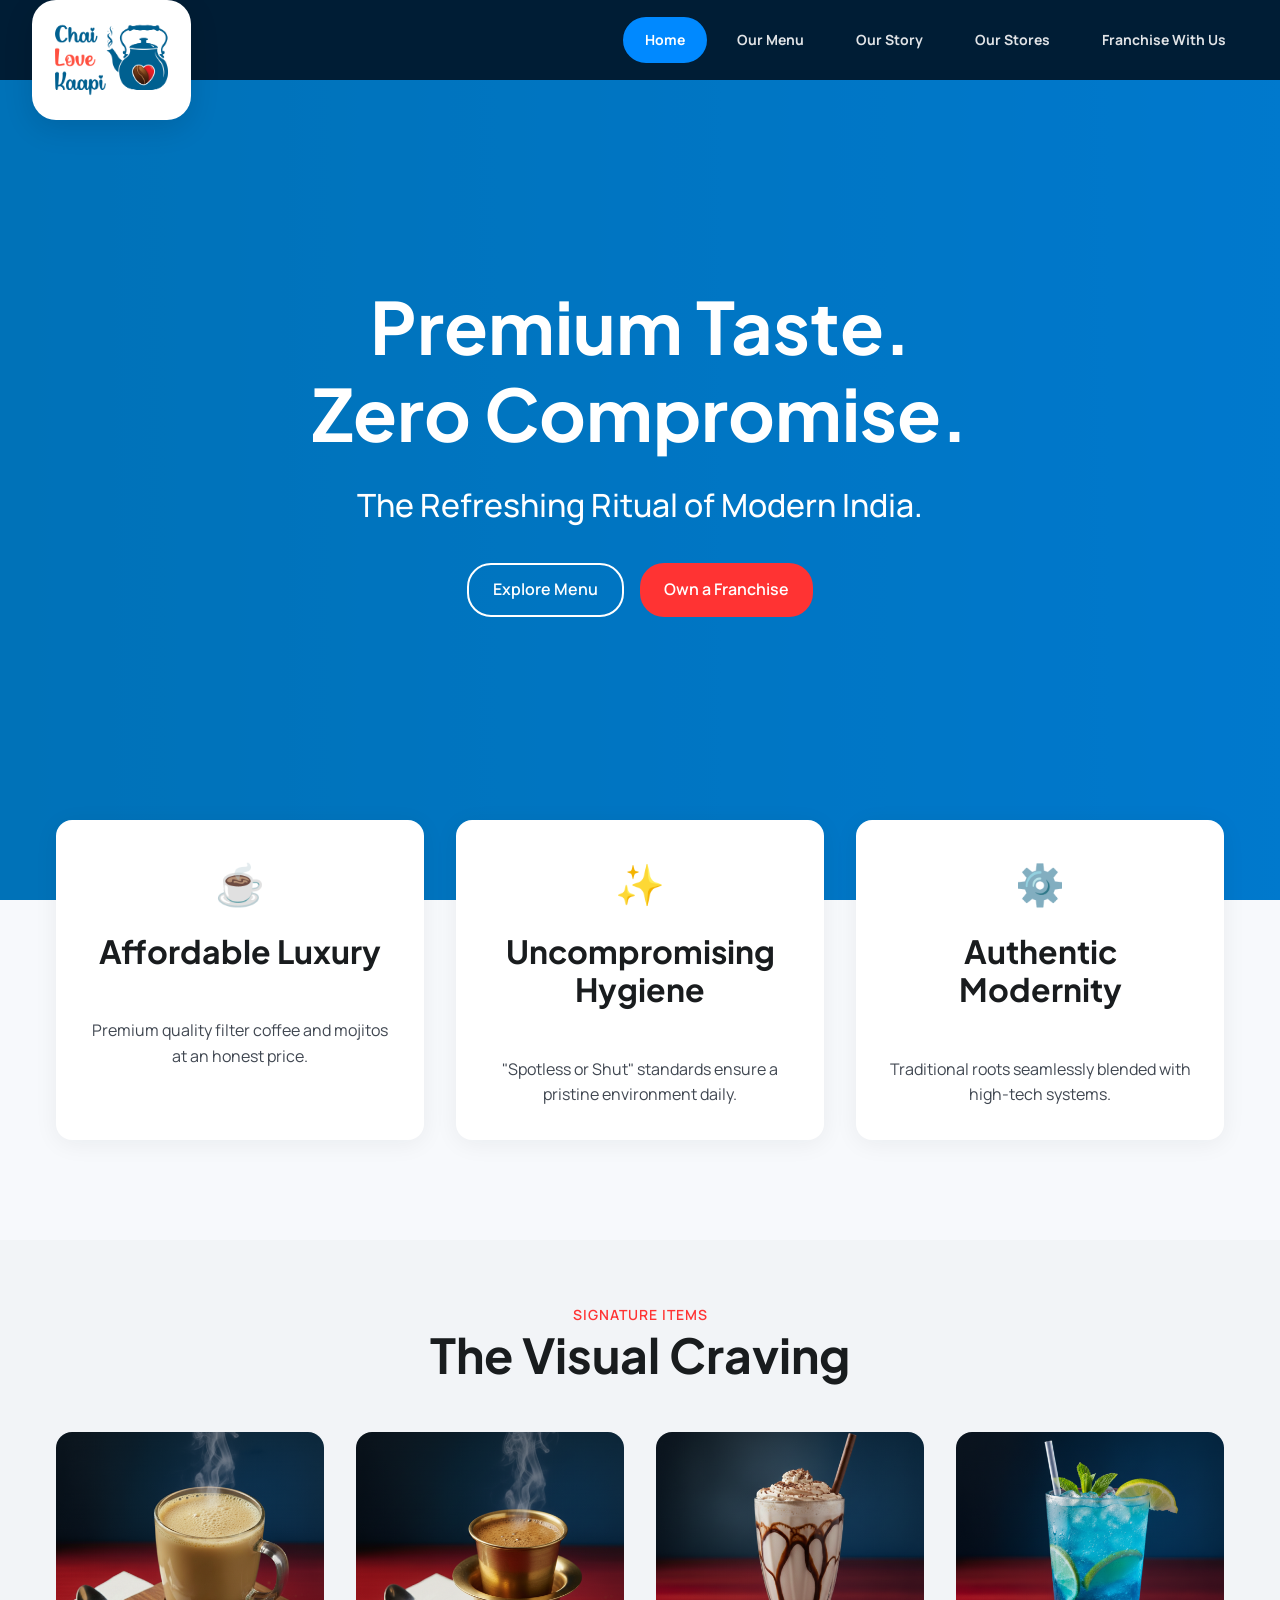
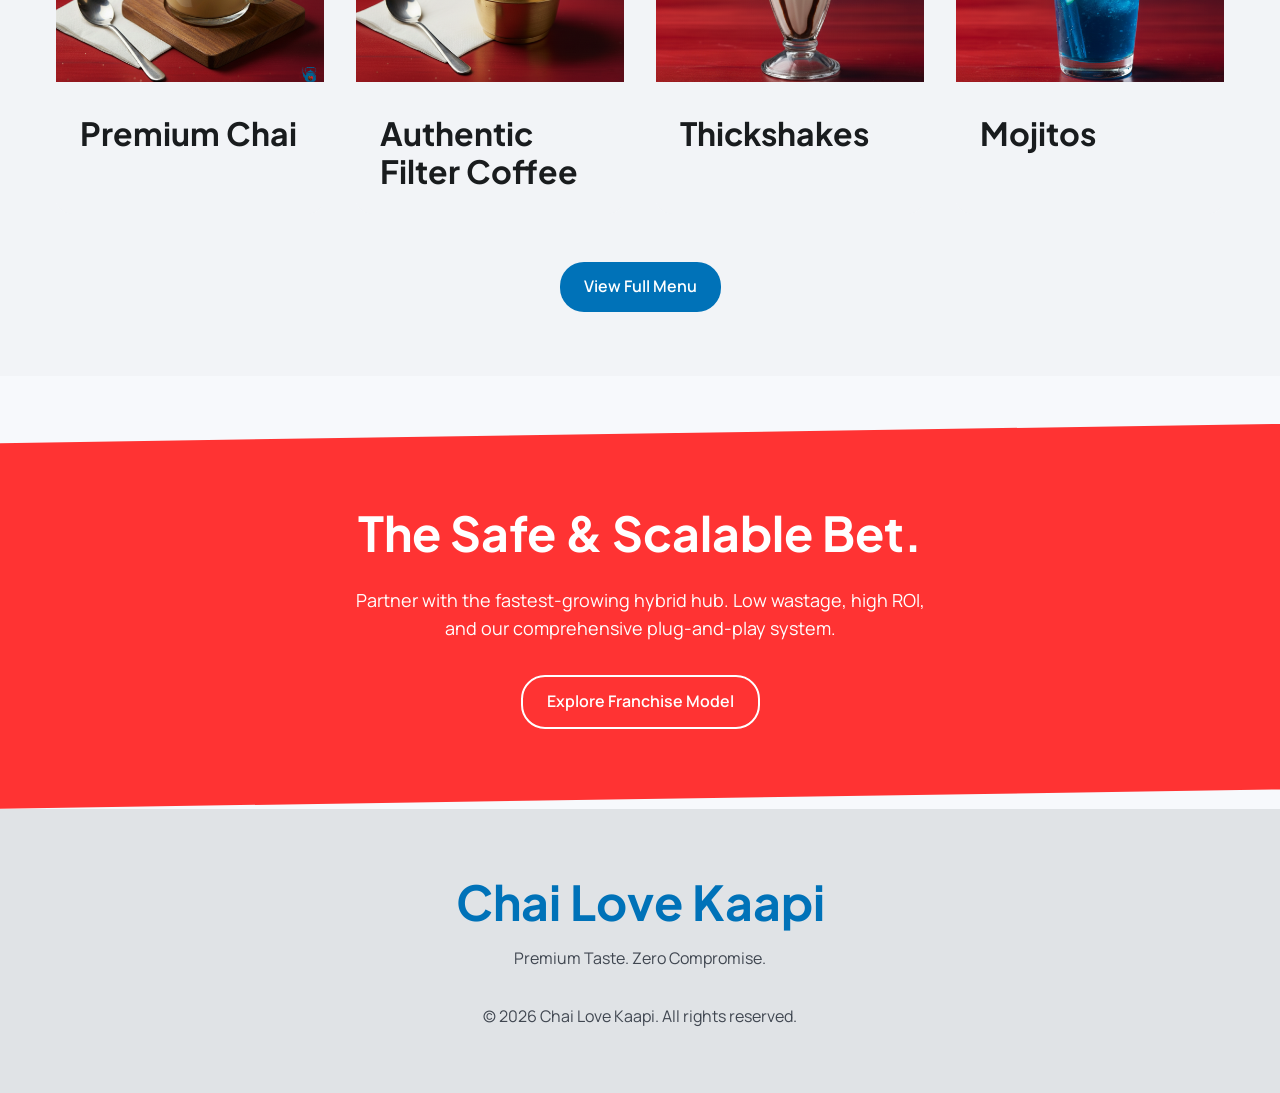
==== commit 58b2ba8a: "feat: add stores page with map widget and update global navigation" ====
--- a/index.html
+++ b/index.html
@@ -143,6 +143,7 @@
             <a href="./" class="nav-item active">Home</a>
             <a href="menu/" class="nav-item">Our Menu</a>
             <a href="story/" class="nav-item">Our Story</a>
+            <a href="stores/" class="nav-item">Our Stores</a>
             <a href="franchise/" class="nav-item">Franchise With Us</a>
         </div>
     </nav>
